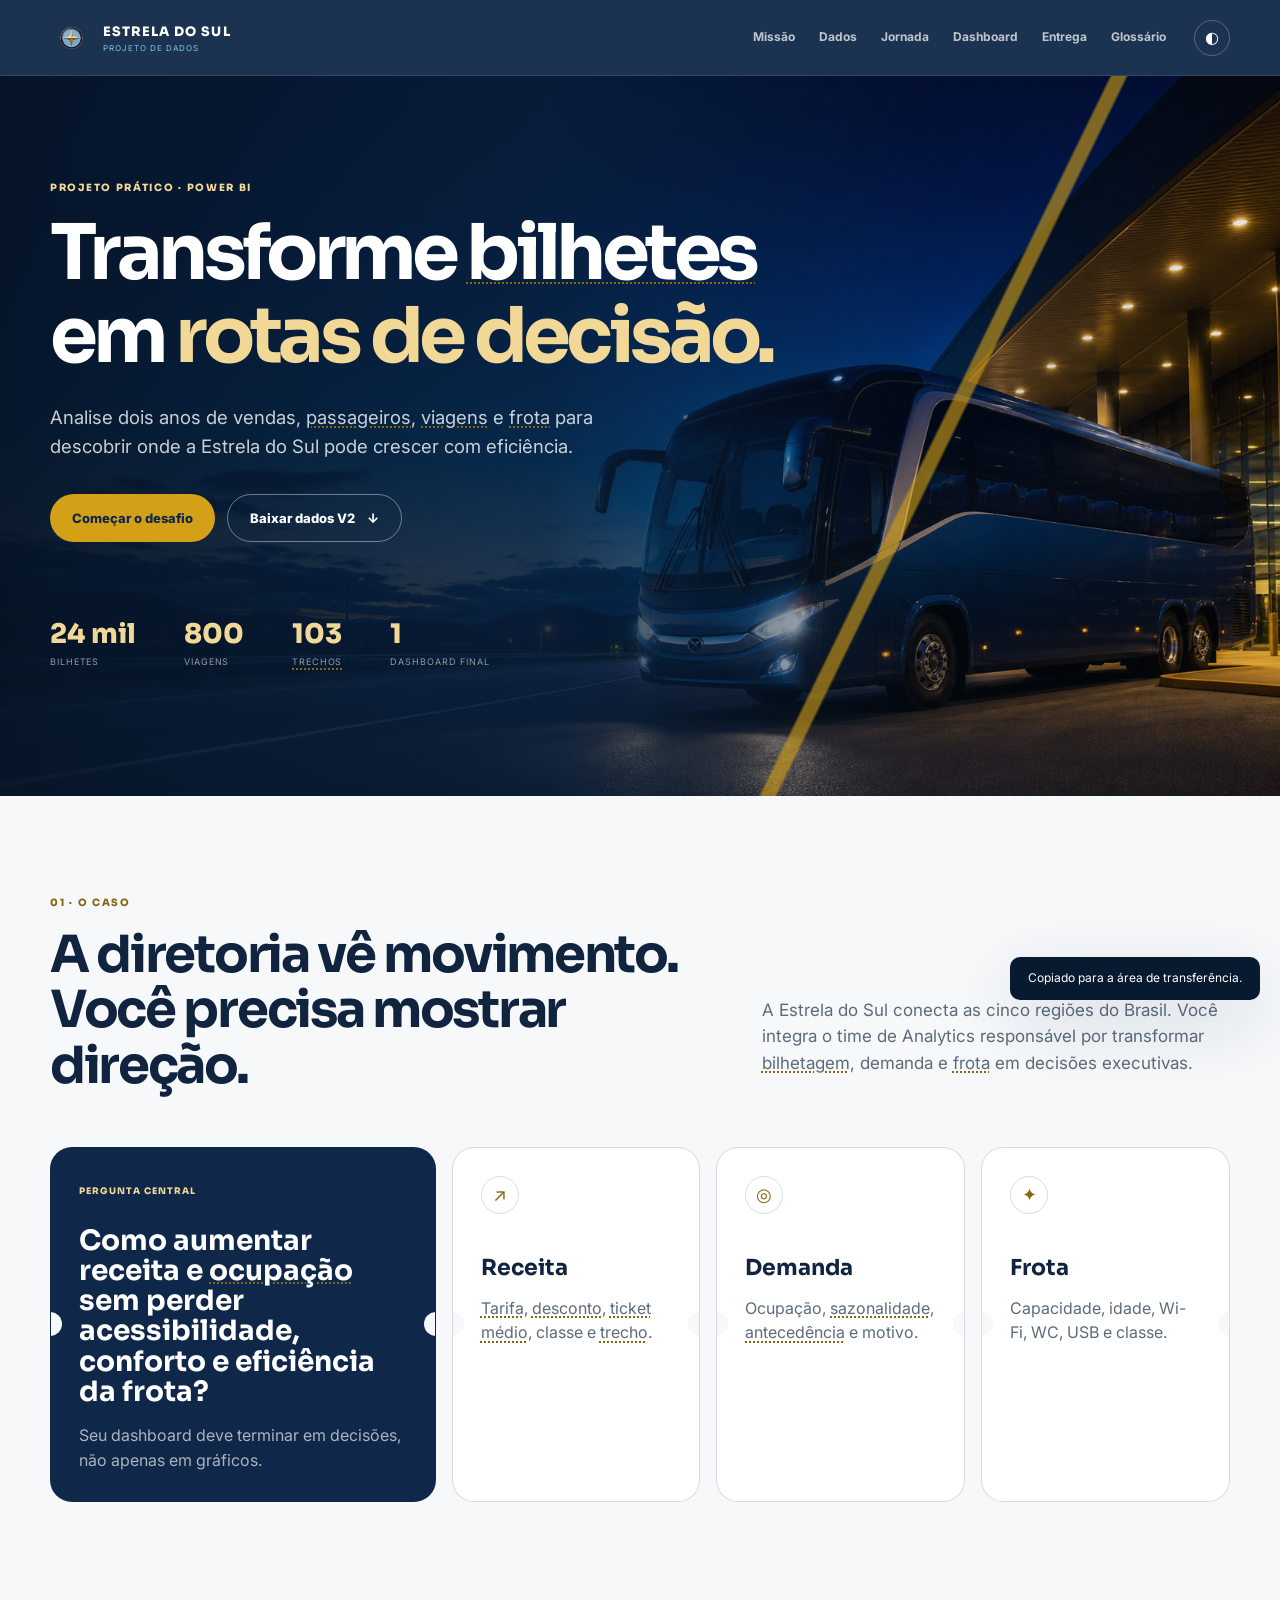
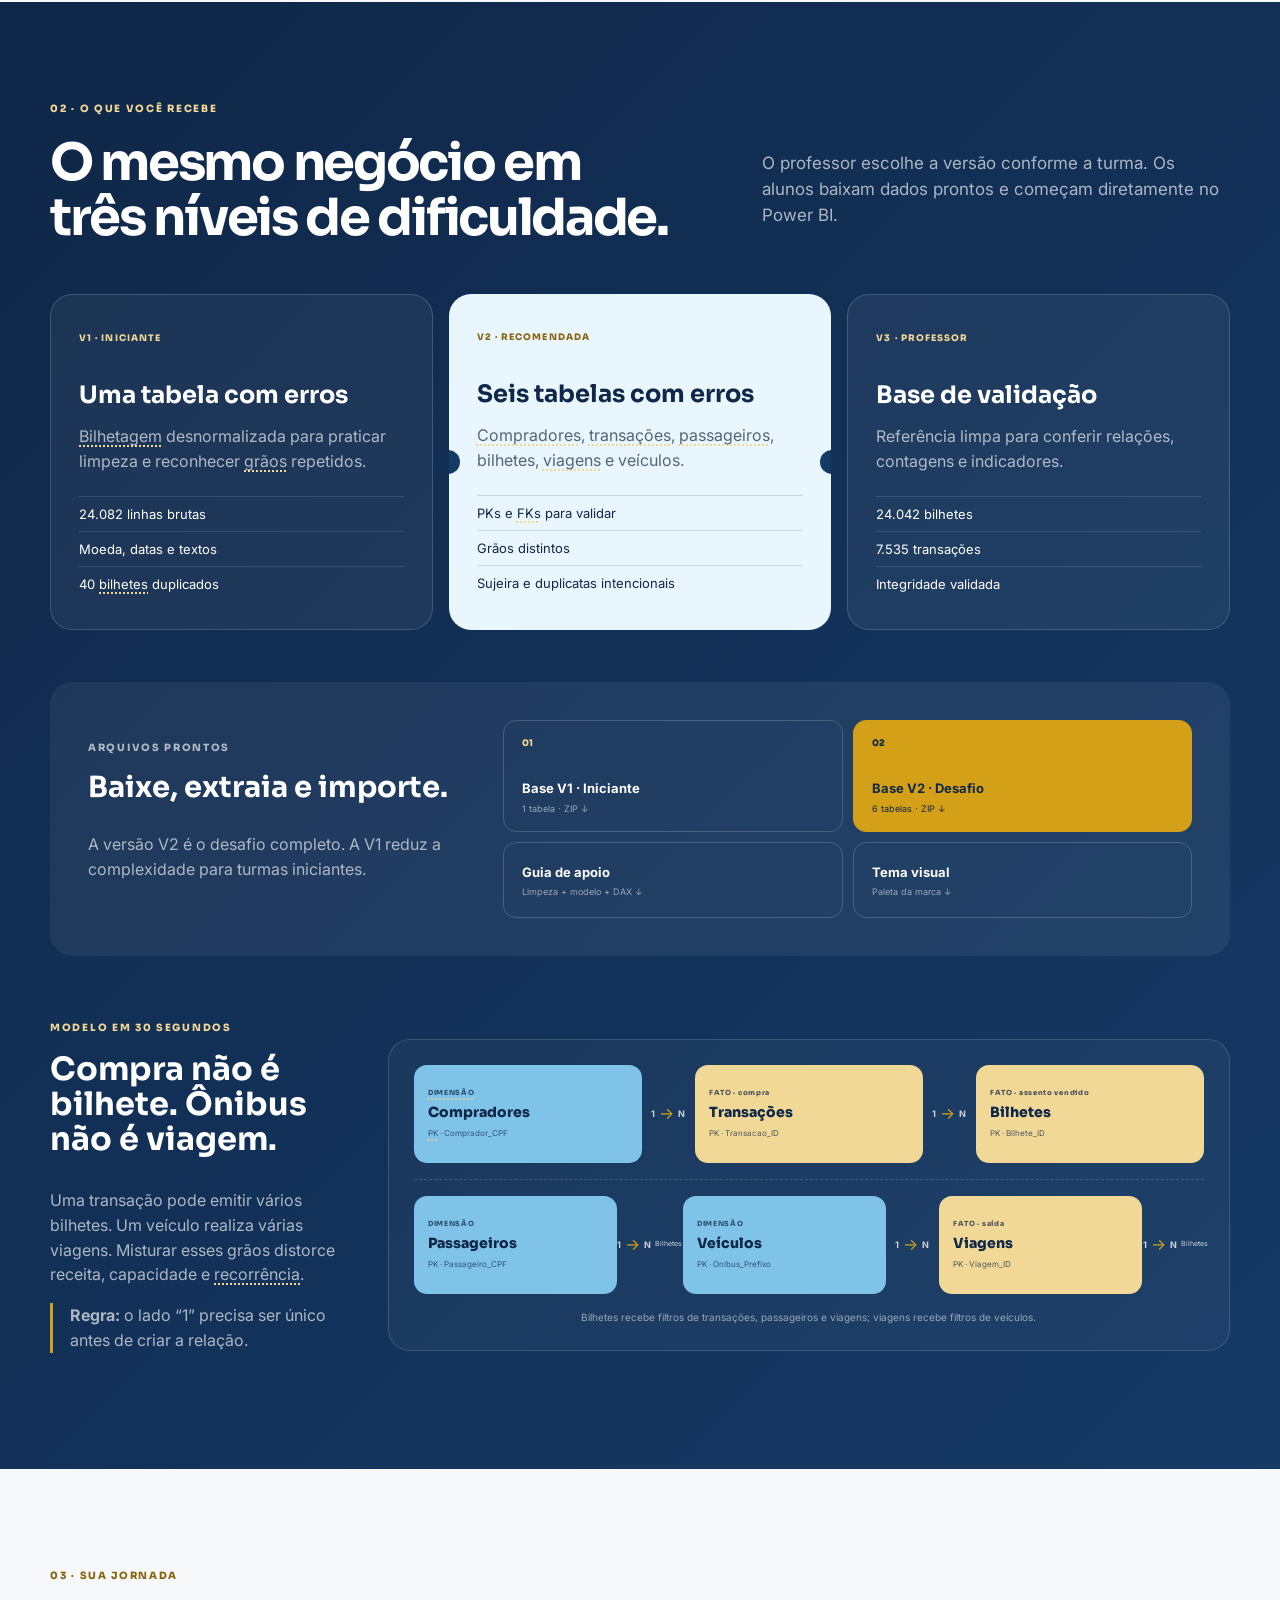
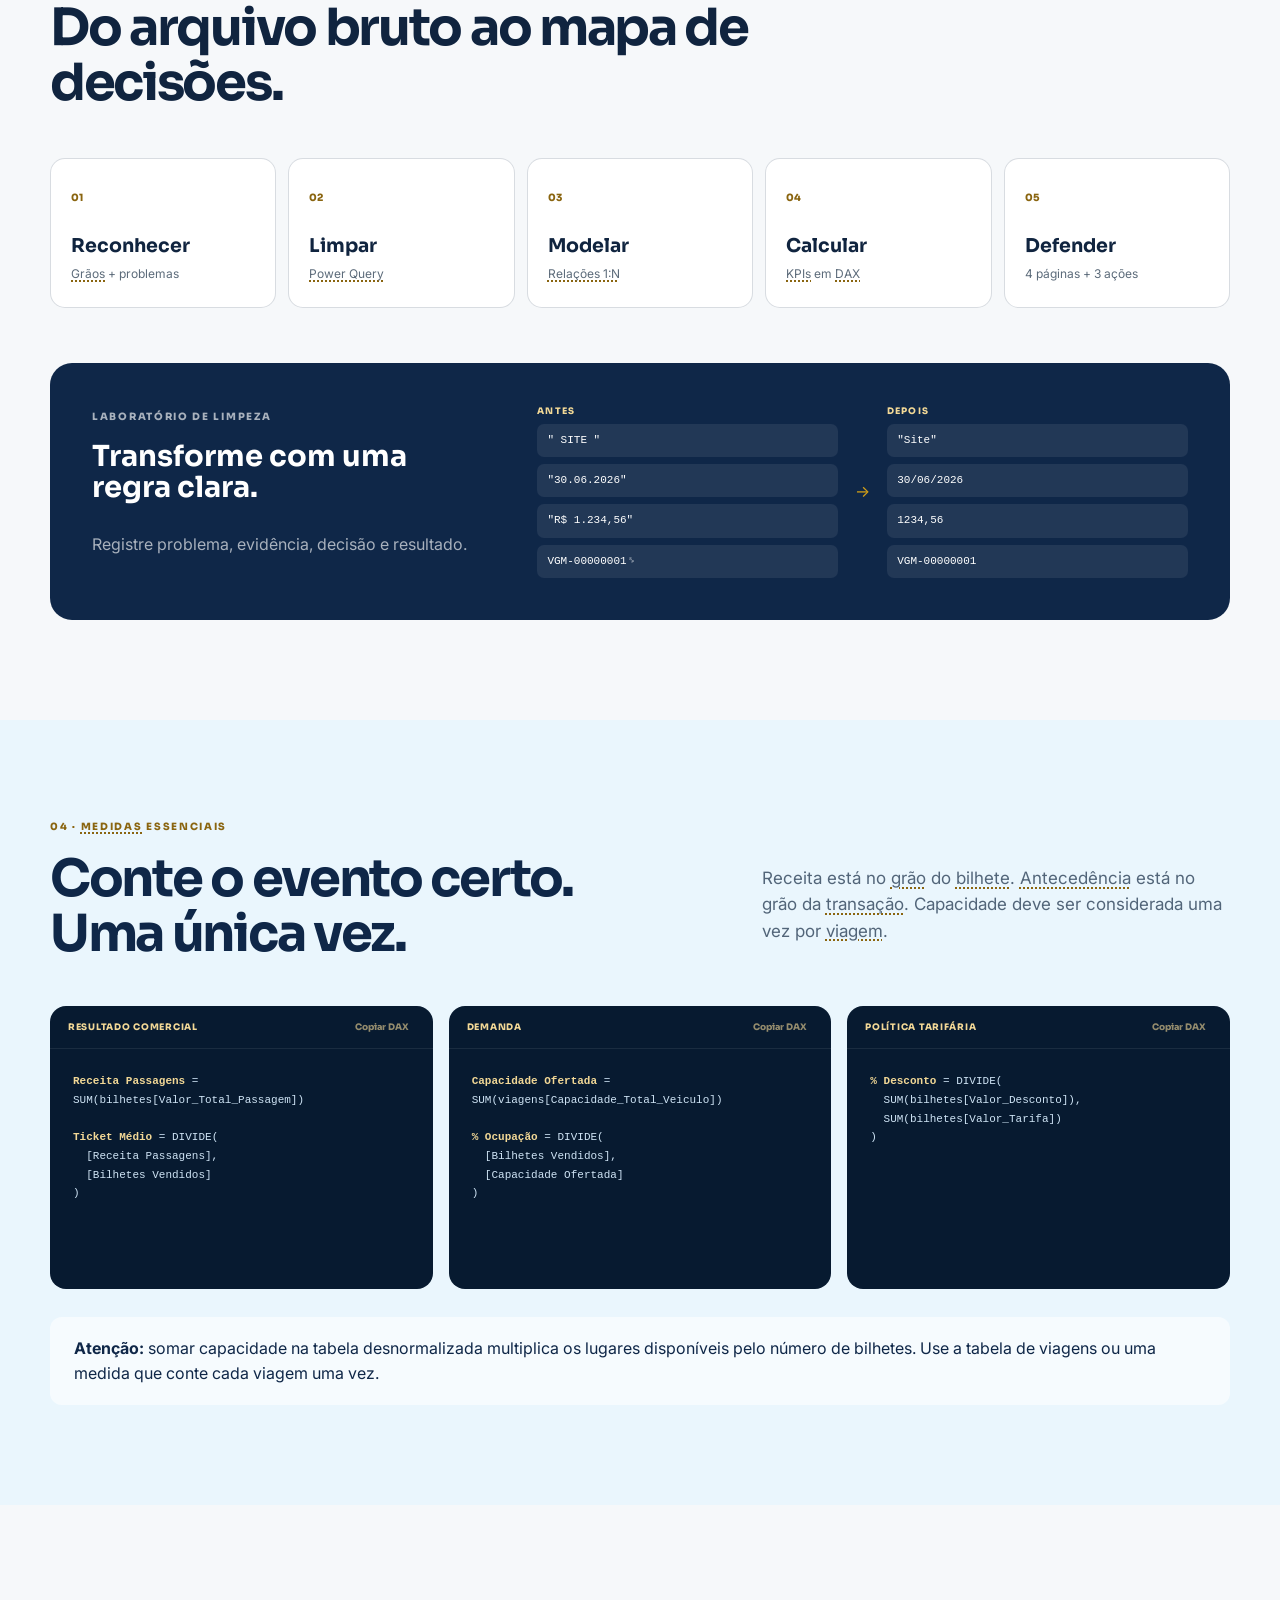
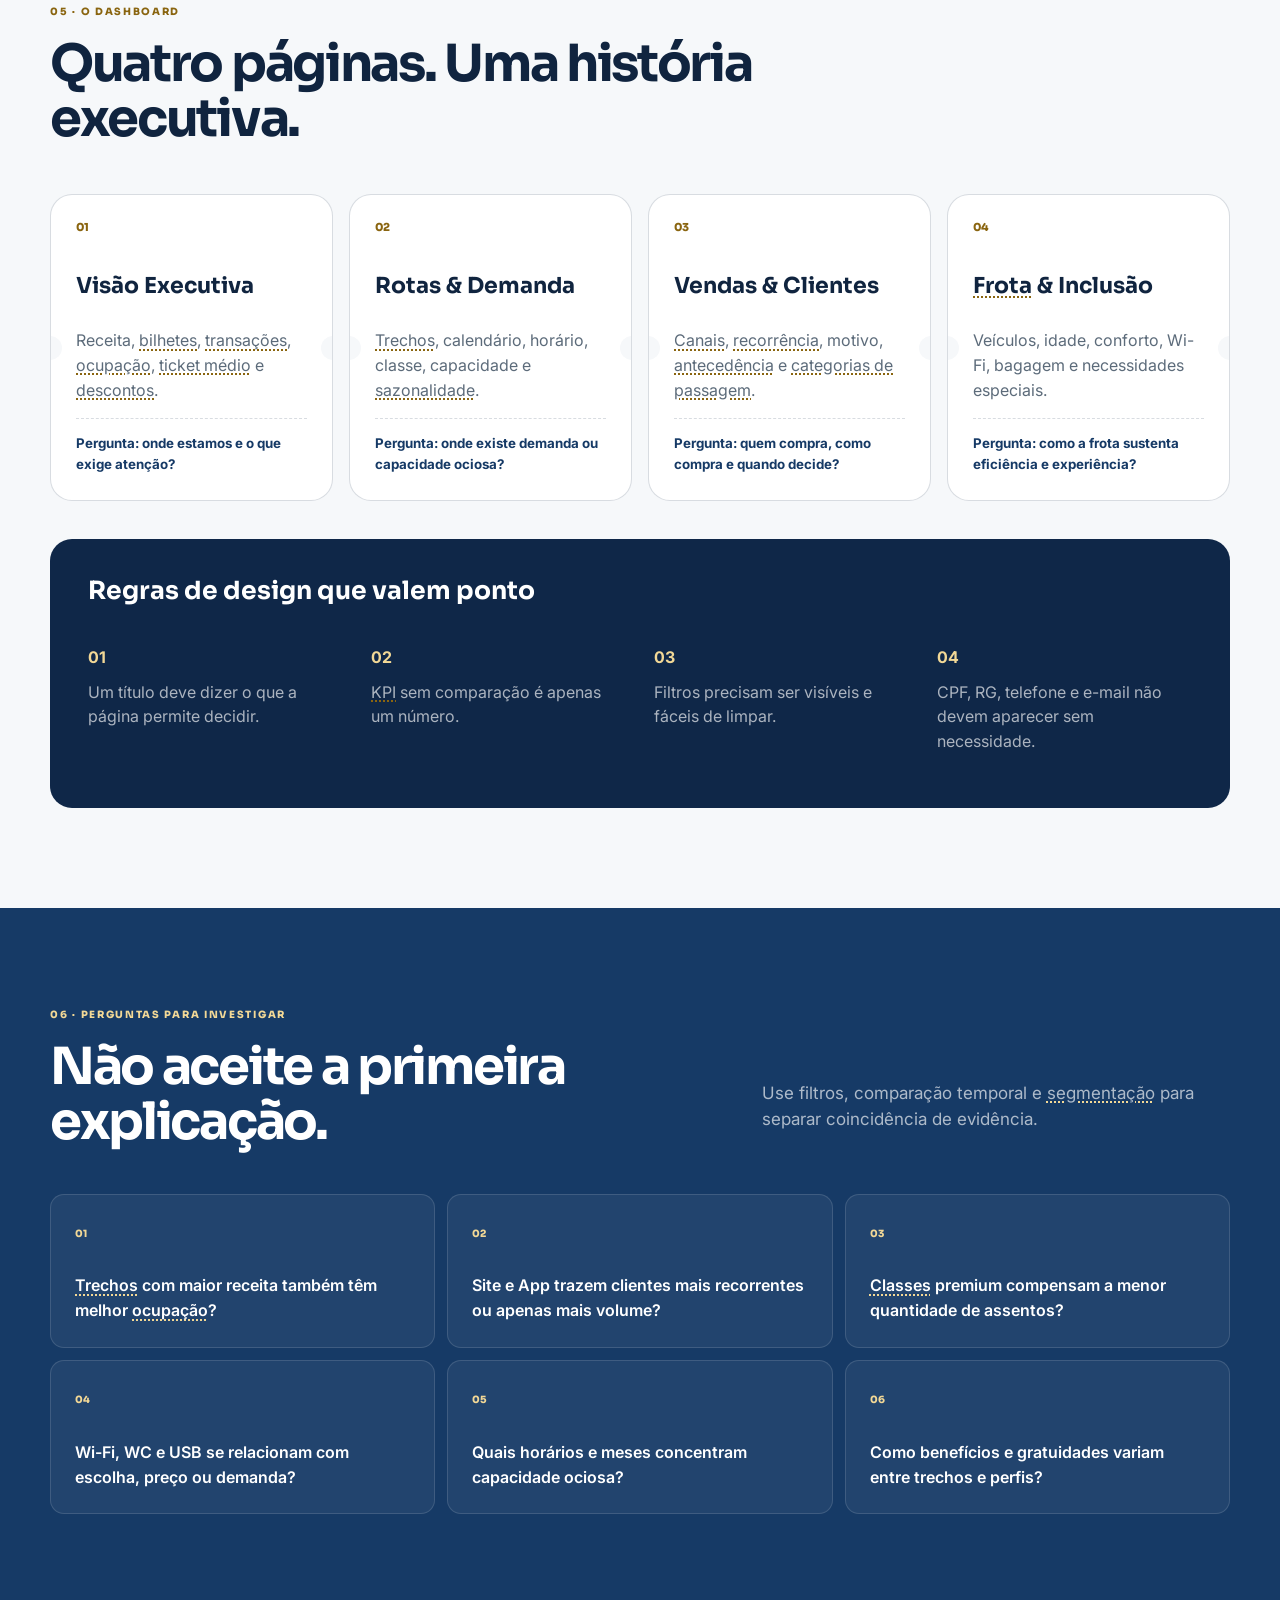
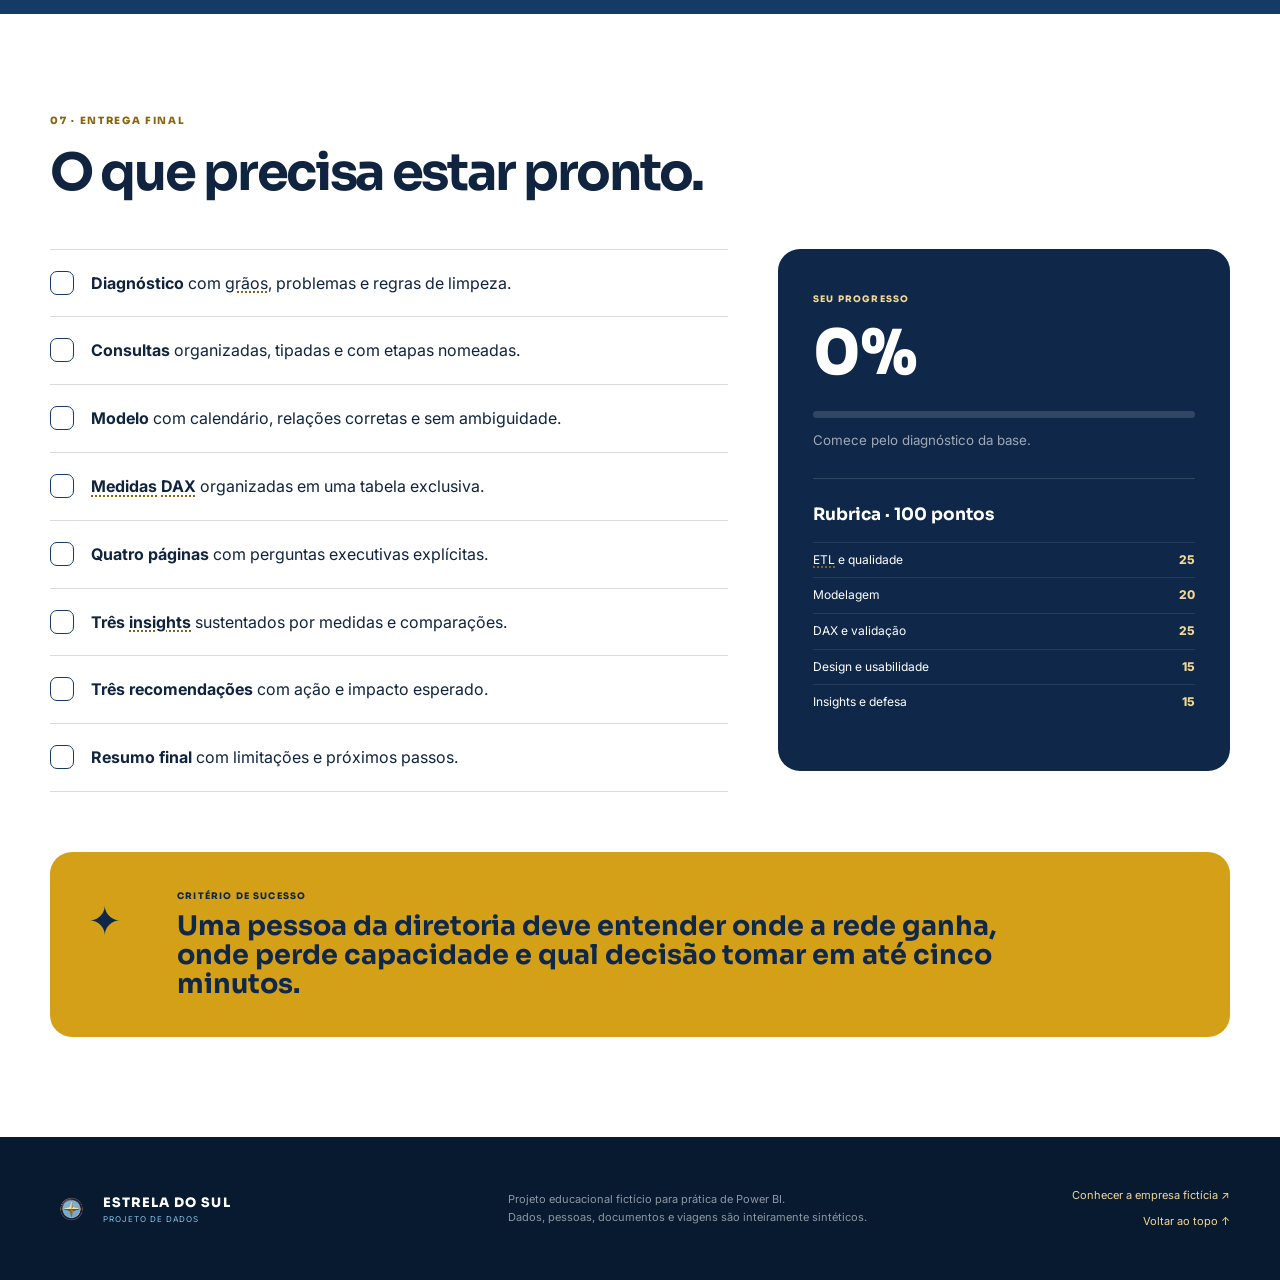
==== index.html @ 51d460b9 "Cria kit educacional Estrela do Sul para Power BI" ====
<!doctype html>
<html lang="pt-BR">
<head>
  <meta charset="utf-8">
  <meta name="viewport" content="width=device-width, initial-scale=1">
  <meta name="description" content="Desafio completo de Power BI com dados sintéticos de bilhetagem rodoviária da empresa fictícia Estrela do Sul.">
  <meta name="theme-color" content="#0f2748">
  <meta property="og:title" content="Estrela do Sul — Desafio Power BI">
  <meta property="og:description" content="Da bilhetagem à decisão: analise receita, demanda, clientes e frota.">
  <meta property="og:type" content="website">
  <meta property="og:url" content="https://profmv.github.io/kit-estrela-do-sul/">
  <meta property="og:image" content="https://profmv.github.io/kit-estrela-do-sul/assets/estrela-do-sul-hero.png">
  <link rel="canonical" href="https://profmv.github.io/kit-estrela-do-sul/">
  <title>Estrela do Sul — Desafio Power BI</title>
  <link rel="preconnect" href="https://fonts.googleapis.com">
  <link rel="preconnect" href="https://fonts.gstatic.com" crossorigin>
  <link href="https://fonts.googleapis.com/css2?family=Inter:wght@400;500;600;700&family=Sora:wght@600;700;800&display=swap" rel="stylesheet">
  <link rel="stylesheet" href="styles.css">
</head>
<body data-page="project">
  <a class="skip-link" href="#conteudo">Pular para o conteúdo</a>
  <div class="reading-progress" aria-hidden="true"><span id="readingBar"></span></div>
  <header class="topbar">
    <a class="brand" href="#inicio" aria-label="Estrela do Sul — início"><img src="assets/logo-estreladosul.png" alt=""><span><strong>Estrela do Sul</strong><small>Projeto de dados</small></span></a>
    <button class="menu-button" id="menuButton" type="button" aria-expanded="false" aria-controls="mainNav">Menu</button>
    <nav id="mainNav" aria-label="Navegação principal"><a href="#missao">Missão</a><a href="#dados">Dados</a><a href="#jornada">Jornada</a><a href="#dashboard">Dashboard</a><a href="#entrega">Entrega</a><a href="glossario.html">Glossário</a></nav>
    <button class="theme-button" id="themeButton" type="button" aria-label="Alternar tema">◐</button>
  </header>

  <main id="conteudo">
    <section class="hero" id="inicio">
      <img class="hero-image" src="assets/estrela-do-sul-hero.png" alt="Ônibus rodoviário moderno em um terminal ao anoitecer"><div class="hero-shade"></div>
      <div class="wrap hero-content">
        <p class="eyebrow">PROJETO PRÁTICO · POWER BI</p><h1>Transforme bilhetes em <em>rotas de decisão.</em></h1>
        <p class="hero-copy">Analise dois anos de vendas, passageiros, viagens e frota para descobrir onde a Estrela do Sul pode crescer com eficiência.</p>
        <div class="hero-actions"><a class="button primary" href="#missao">Começar o desafio</a><a class="button ghost" href="downloads/base-v2-desafio.zip" download>Baixar dados V2 <span>↓</span></a></div>
        <dl class="hero-stats" aria-label="Resumo da base"><div><dt>24 mil</dt><dd>bilhetes</dd></div><div><dt>800</dt><dd>viagens</dd></div><div><dt>103</dt><dd>trechos</dd></div><div><dt>1</dt><dd>dashboard final</dd></div></dl>
      </div>
    </section>

    <section class="section intro" id="missao">
      <div class="wrap split-heading"><div><p class="eyebrow dark">01 · O CASO</p><h2>A diretoria vê movimento.<br>Você precisa mostrar direção.</h2></div><p class="section-lead">A Estrela do Sul conecta as cinco regiões do Brasil. Você integra o time de Analytics responsável por transformar bilhetagem, demanda e frota em decisões executivas.</p></div>
      <div class="wrap brief-grid">
        <article class="brief-card featured ticket-card"><span class="card-label">PERGUNTA CENTRAL</span><h3>Como aumentar receita e ocupação sem perder acessibilidade, conforto e eficiência da frota?</h3><p>Seu dashboard deve terminar em decisões, não apenas em gráficos.</p></article>
        <article class="brief-card ticket-card"><span class="icon-chip" aria-hidden="true">↗</span><h3>Receita</h3><p>Tarifa, desconto, ticket médio, classe e trecho.</p></article>
        <article class="brief-card ticket-card"><span class="icon-chip" aria-hidden="true">◎</span><h3>Demanda</h3><p>Ocupação, sazonalidade, antecedência e motivo.</p></article>
        <article class="brief-card ticket-card"><span class="icon-chip" aria-hidden="true">✦</span><h3>Frota</h3><p>Capacidade, idade, Wi-Fi, WC, USB e classe.</p></article>
      </div>
    </section>

    <section class="section data-section" id="dados">
      <div class="wrap">
        <p class="eyebrow">02 · O QUE VOCÊ RECEBE</p><div class="section-title-row"><h2>O mesmo negócio em três níveis de dificuldade.</h2><p>O professor escolhe a versão conforme a turma. Os alunos baixam dados prontos e começam diretamente no Power BI.</p></div>
        <div class="version-grid">
          <article class="version-card"><span class="version-tag">V1 · INICIANTE</span><h3>Uma tabela com erros</h3><p>Bilhetagem desnormalizada para praticar limpeza e reconhecer grãos repetidos.</p><ul><li>24.082 linhas brutas</li><li>Moeda, datas e textos</li><li>40 bilhetes duplicados</li></ul></article>
          <article class="version-card recommended ticket-card"><span class="version-tag">V2 · RECOMENDADA</span><h3>Seis tabelas com erros</h3><p>Compradores, transações, passageiros, bilhetes, viagens e veículos.</p><ul><li>PKs e FKs para validar</li><li>Grãos distintos</li><li>Sujeira e duplicatas intencionais</li></ul></article>
          <article class="version-card"><span class="version-tag">V3 · PROFESSOR</span><h3>Base de validação</h3><p>Referência limpa para conferir relações, contagens e indicadores.</p><ul><li>24.042 bilhetes</li><li>7.535 transações</li><li>Integridade validada</li></ul></article>
        </div>
        <div class="download-panel">
          <div><p class="eyebrow">ARQUIVOS PRONTOS</p><h3>Baixe, extraia e importe.</h3><p>A versão V2 é o desafio completo. A V1 reduz a complexidade para turmas iniciantes.</p></div>
          <div class="download-links"><a class="download-main" href="downloads/base-v1-iniciante.zip" download><b>01</b><strong>Base V1 · Iniciante</strong><span>1 tabela · ZIP ↓</span></a><a class="download-main recommended-download" href="downloads/base-v2-desafio.zip" download><b>02</b><strong>Base V2 · Desafio</strong><span>6 tabelas · ZIP ↓</span></a><a href="downloads/DICAS_POWERBI.md" download><strong>Guia de apoio</strong><span>Limpeza + modelo + DAX ↓</span></a><a href="assets/tema-estreladosul.json" download><strong>Tema visual</strong><span>Paleta da marca ↓</span></a></div>
        </div>
        <div class="schema" aria-label="Mapa dos relacionamentos sugeridos">
          <div class="schema-copy"><p class="eyebrow">MODELO EM 30 SEGUNDOS</p><h3>Compra não é bilhete. Ônibus não é viagem.</h3><p>Uma transação pode emitir vários bilhetes. Um veículo realiza várias viagens. Misturar esses grãos distorce receita, capacidade e recorrência.</p><p class="schema-tip"><strong>Regra:</strong> o lado “1” precisa ser único antes de criar a relação.</p></div>
          <div class="model-board">
            <div class="model-row main-model-row"><article class="model-node dim-node"><span>DIMENSÃO</span><strong>Compradores</strong><small>PK · Comprador_CPF</small></article><div class="model-link"><b>1</b><i>→</i><b>N</b></div><article class="model-node fact-node"><span>FATO · compra</span><strong>Transações</strong><small>PK · Transacao_ID</small></article><div class="model-link"><b>1</b><i>→</i><b>N</b></div><article class="model-node fact-node"><span>FATO · assento vendido</span><strong>Bilhetes</strong><small>PK · Bilhete_ID</small></article></div>
            <div class="model-row branch-model-row"><article class="model-node dim-node"><span>DIMENSÃO</span><strong>Passageiros</strong><small>PK · Passageiro_CPF</small></article><div class="model-link"><b>1</b><i>→</i><b>N</b><small>Bilhetes</small></div><article class="model-node dim-node"><span>DIMENSÃO</span><strong>Veículos</strong><small>PK · Onibus_Prefixo</small></article><div class="model-link"><b>1</b><i>→</i><b>N</b></div><article class="model-node fact-node"><span>FATO · saída</span><strong>Viagens</strong><small>PK · Viagem_ID</small></article><div class="model-link"><b>1</b><i>→</i><b>N</b><small>Bilhetes</small></div></div>
            <p class="model-caption">Bilhetes recebe filtros de transações, passageiros e viagens; viagens recebe filtros de veículos.</p>
          </div>
        </div>
      </div>
    </section>

    <section class="section journey" id="jornada"><div class="wrap"><p class="eyebrow dark">03 · SUA JORNADA</p><h2>Do arquivo bruto ao mapa de decisões.</h2>
      <div class="compact-steps"><article><span>01</span><h3>Reconhecer</h3><p>Grãos + problemas</p></article><article><span>02</span><h3>Limpar</h3><p>Power Query</p></article><article><span>03</span><h3>Modelar</h3><p>Relações 1:N</p></article><article><span>04</span><h3>Calcular</h3><p>KPIs em DAX</p></article><article><span>05</span><h3>Defender</h3><p>4 páginas + 3 ações</p></article></div>
      <div class="cleaning-lab"><div><p class="eyebrow">LABORATÓRIO DE LIMPEZA</p><h3>Transforme com uma regra clara.</h3><p>Registre problema, evidência, decisão e resultado.</p></div><div class="before-after"><div><span>ANTES</span><code>" SITE "</code><code>"30.06.2026"</code><code>"R$ 1.234,56"</code><code>VGM-00000001␠</code></div><div class="arrow" aria-hidden="true">→</div><div><span>DEPOIS</span><code>"Site"</code><code>30/06/2026</code><code>1234,56</code><code>VGM-00000001</code></div></div></div>
    </div></section>

    <section class="section dax-section" id="medidas"><div class="wrap"><div class="section-title-row"><div><p class="eyebrow">04 · MEDIDAS ESSENCIAIS</p><h2>Conte o evento certo. Uma única vez.</h2></div><p>Receita está no grão do bilhete. Antecedência está no grão da transação. Capacidade deve ser considerada uma vez por viagem.</p></div>
      <div class="dax-grid">
        <article class="dax-card"><div><span>Resultado comercial</span><button class="copy-button" data-copy="Receita Passagens =&#10;SUM(bilhetes[Valor_Total_Passagem])&#10;&#10;Ticket Médio =&#10;DIVIDE([Receita Passagens], [Bilhetes Vendidos])">Copiar DAX</button></div><pre><code><b>Receita Passagens</b> =
SUM(bilhetes[Valor_Total_Passagem])

<b>Ticket Médio</b> = DIVIDE(
  [Receita Passagens],
  [Bilhetes Vendidos]
)</code></pre></article>
        <article class="dax-card"><div><span>Demanda</span><button class="copy-button" data-copy="Capacidade Ofertada =&#10;SUM(viagens[Capacidade_Total_Veiculo])&#10;&#10;% Ocupação =&#10;DIVIDE([Bilhetes Vendidos], [Capacidade Ofertada])">Copiar DAX</button></div><pre><code><b>Capacidade Ofertada</b> =
SUM(viagens[Capacidade_Total_Veiculo])

<b>% Ocupação</b> = DIVIDE(
  [Bilhetes Vendidos],
  [Capacidade Ofertada]
)</code></pre></article>
        <article class="dax-card"><div><span>Política tarifária</span><button class="copy-button" data-copy="% Desconto =&#10;DIVIDE(&#10;  SUM(bilhetes[Valor_Desconto]),&#10;  SUM(bilhetes[Valor_Tarifa])&#10;)">Copiar DAX</button></div><pre><code><b>% Desconto</b> = DIVIDE(
  SUM(bilhetes[Valor_Desconto]),
  SUM(bilhetes[Valor_Tarifa])
)</code></pre></article>
      </div><p class="note"><strong>Atenção:</strong> somar capacidade na tabela desnormalizada multiplica os lugares disponíveis pelo número de bilhetes. Use a tabela de viagens ou uma medida que conte cada viagem uma vez.</p>
    </div></section>

    <section class="section dashboard-section" id="dashboard"><div class="wrap"><p class="eyebrow dark">05 · O DASHBOARD</p><h2>Quatro páginas. Uma história executiva.</h2>
      <div class="page-grid"><article class="page-card ticket-card"><span>01</span><h3>Visão Executiva</h3><p>Receita, bilhetes, transações, ocupação, ticket médio e descontos.</p><small>Pergunta: onde estamos e o que exige atenção?</small></article><article class="page-card ticket-card"><span>02</span><h3>Rotas &amp; Demanda</h3><p>Trechos, calendário, horário, classe, capacidade e sazonalidade.</p><small>Pergunta: onde existe demanda ou capacidade ociosa?</small></article><article class="page-card ticket-card"><span>03</span><h3>Vendas &amp; Clientes</h3><p>Canais, recorrência, motivo, antecedência e categorias de passagem.</p><small>Pergunta: quem compra, como compra e quando decide?</small></article><article class="page-card ticket-card"><span>04</span><h3>Frota &amp; Inclusão</h3><p>Veículos, idade, conforto, Wi-Fi, bagagem e necessidades especiais.</p><small>Pergunta: como a frota sustenta eficiência e experiência?</small></article></div>
      <div class="visual-rules"><h3>Regras de design que valem ponto</h3><div><p><strong>01</strong> Um título deve dizer o que a página permite decidir.</p><p><strong>02</strong> KPI sem comparação é apenas um número.</p><p><strong>03</strong> Filtros precisam ser visíveis e fáceis de limpar.</p><p><strong>04</strong> CPF, RG, telefone e e-mail não devem aparecer sem necessidade.</p></div></div>
    </div></section>

    <section class="section insight-section"><div class="wrap"><div class="section-title-row"><div><p class="eyebrow">06 · PERGUNTAS PARA INVESTIGAR</p><h2>Não aceite a primeira explicação.</h2></div><p>Use filtros, comparação temporal e segmentação para separar coincidência de evidência.</p></div>
      <div class="question-grid"><article><span>01</span><p>Trechos com maior receita também têm melhor ocupação?</p></article><article><span>02</span><p>Site e App trazem clientes mais recorrentes ou apenas mais volume?</p></article><article><span>03</span><p>Classes premium compensam a menor quantidade de assentos?</p></article><article><span>04</span><p>Wi-Fi, WC e USB se relacionam com escolha, preço ou demanda?</p></article><article><span>05</span><p>Quais horários e meses concentram capacidade ociosa?</p></article><article><span>06</span><p>Como benefícios e gratuidades variam entre trechos e perfis?</p></article></div>
    </div></section>

    <section class="section delivery" id="entrega"><div class="wrap"><p class="eyebrow dark">07 · ENTREGA FINAL</p><h2>O que precisa estar pronto.</h2>
      <div class="delivery-layout"><div class="checklist" id="checklist"><label><input type="checkbox" data-task="diagnosis"><span><strong>Diagnóstico</strong> com grãos, problemas e regras de limpeza.</span></label><label><input type="checkbox" data-task="query"><span><strong>Consultas</strong> organizadas, tipadas e com etapas nomeadas.</span></label><label><input type="checkbox" data-task="model"><span><strong>Modelo</strong> com calendário, relações corretas e sem ambiguidade.</span></label><label><input type="checkbox" data-task="dax"><span><strong>Medidas DAX</strong> organizadas em uma tabela exclusiva.</span></label><label><input type="checkbox" data-task="pages"><span><strong>Quatro páginas</strong> com perguntas executivas explícitas.</span></label><label><input type="checkbox" data-task="insights"><span><strong>Três insights</strong> sustentados por medidas e comparações.</span></label><label><input type="checkbox" data-task="actions"><span><strong>Três recomendações</strong> com ação e impacto esperado.</span></label><label><input type="checkbox" data-task="summary"><span><strong>Resumo final</strong> com limitações e próximos passos.</span></label></div>
        <aside class="score-card"><p>SEU PROGRESSO</p><strong id="progressValue">0%</strong><div class="progress-track"><span id="taskProgress"></span></div><small id="progressMessage">Comece pelo diagnóstico da base.</small><hr><h3>Rubrica · 100 pontos</h3><dl><div><dt>ETL e qualidade</dt><dd>25</dd></div><div><dt>Modelagem</dt><dd>20</dd></div><div><dt>DAX e validação</dt><dd>25</dd></div><div><dt>Design e usabilidade</dt><dd>15</dd></div><div><dt>Insights e defesa</dt><dd>15</dd></div></dl></aside></div>
      <div class="final-callout"><span aria-hidden="true">✦</span><div><p>CRITÉRIO DE SUCESSO</p><h3>Uma pessoa da diretoria deve entender onde a rede ganha, onde perde capacidade e qual decisão tomar em até cinco minutos.</h3></div></div>
    </div></section>
  </main>

  <footer><div class="wrap footer-grid"><div class="brand footer-brand"><img src="assets/logo-estreladosul.png" alt=""><span><strong>Estrela do Sul</strong><small>Projeto de dados</small></span></div><p>Projeto educacional fictício para prática de Power BI.<br>Dados, pessoas, documentos e viagens são inteiramente sintéticos.</p><div><a href="https://sitefic-estreladosul.onrender.com/" target="_blank" rel="noopener">Conhecer a empresa fictícia ↗</a><a href="#inicio">Voltar ao topo ↑</a></div></div></footer>
  <div class="toast" id="toast" role="status" aria-live="polite">Copiado para a área de transferência.</div><script src="script.js" defer></script>
</body>
</html>
---- styles.css ----
:root {
  color-scheme: light;
  --navy: #0f2748;
  --navy-2: #163a66;
  --navy-soft: #1e4a80;
  --sky: #7fc4e8;
  --sky-light: #eaf6fd;
  --sky-lighter: #f5fafd;
  --gold: #d4a017;
  --gold-dark: #8a6510;
  --gold-light: #f2d896;
  --paper: #f6f8fa;
  --paper-2: #fff;
  --ink: #10243f;
  --muted: #5c6b7a;
  --line: rgba(15,39,72,.16);
  --shadow: 0 22px 70px rgba(15,39,72,.14);
  --radius: 22px;
}

* { box-sizing: border-box; }
html { scroll-behavior: smooth; scroll-padding-top: 82px; }
body { margin: 0; color: var(--ink); background: var(--paper); font-family: Inter, sans-serif; line-height: 1.55; -webkit-font-smoothing: antialiased; }
body.dark { --paper: #091b31; --paper-2: #102b4b; --ink: #f3f8fc; --muted: #b0c1d0; --line: rgba(255,255,255,.15); --shadow: 0 22px 70px rgba(0,0,0,.3); }
a { color: inherit; } button,input { font: inherit; } img { display: block; max-width: 100%; }
.wrap { width: min(1180px, calc(100% - 40px)); margin-inline: auto; }
.skip-link { position: fixed; left: 12px; top: -60px; z-index: 100; padding: 10px 14px; color: #111; background: white; border-radius: 8px; }.skip-link:focus { top: 12px; }
.reading-progress { position: fixed; z-index: 60; inset: 0 0 auto; height: 3px; }.reading-progress span { display: block; width: 0; height: 100%; background: var(--gold); }

.topbar { min-height: 76px; position: sticky; top: 0; z-index: 40; display: flex; align-items: center; gap: 28px; padding: 0 max(20px, calc((100% - 1180px)/2)); color: white; background: rgba(15,39,72,.95); backdrop-filter: blur(18px); border-bottom: 1px solid rgba(255,255,255,.1); }
.brand { display: inline-flex; align-items: center; gap: 10px; margin-right: auto; color: white; text-decoration: none; text-transform: uppercase; }.brand img { width: 43px; height: 43px; object-fit: contain; }.brand span { display: grid; line-height: 1.05; }.brand strong { font: 800 13px Sora; letter-spacing: .08em; }.brand small { margin-top: 4px; color: var(--sky); font-size: 8px; letter-spacing: .12em; }
nav { display: flex; gap: 24px; align-items: center; } nav a { color: rgba(255,255,255,.72); font-size: 12px; font-weight: 700; text-decoration: none; } nav a:hover,nav a:focus { color: var(--gold-light); }
.theme-button,.menu-button { color: white; background: transparent; border: 1px solid rgba(255,255,255,.25); border-radius: 999px; cursor: pointer; }.theme-button { width: 36px; height: 36px; }.menu-button { display: none; padding: 7px 13px; }

.hero { min-height: 720px; position: relative; display: flex; overflow: hidden; color: white; background: var(--navy); }.hero-image { position: absolute; inset: 0; width: 100%; height: 100%; object-fit: cover; }.hero-shade { position: absolute; inset: 0; background: linear-gradient(90deg, rgba(6,20,39,.97) 0%, rgba(8,30,57,.86) 43%, rgba(8,30,57,.22) 73%, rgba(8,30,57,.1)); }.hero::after { content: ""; position: absolute; inset: 0; pointer-events: none; background: linear-gradient(116deg, transparent 68%, rgba(212,160,23,.75) 68.2%, rgba(212,160,23,.75) 69%, transparent 69.2%); opacity: .8; }
.hero-content { position: relative; z-index: 2; padding-block: 105px 60px; }.eyebrow { margin: 0 0 18px; color: var(--gold-light); font: 800 10px/1.3 Sora; letter-spacing: .17em; text-transform: uppercase; }.eyebrow.dark { color: var(--gold-dark); }
h1,h2,h3 { margin-top: 0; font-family: Sora, sans-serif; line-height: 1.08; } h1 { max-width: 800px; margin-bottom: 25px; font-size: clamp(3.15rem, 6vw, 6.6rem); letter-spacing: -.06em; } h1 em { color: var(--gold-light); font-style: normal; }
.hero-copy { max-width: 620px; margin-bottom: 34px; color: rgba(255,255,255,.79); font-size: clamp(1rem,1.45vw,1.22rem); }.hero-actions { display: flex; gap: 12px; flex-wrap: wrap; }.button { min-height: 48px; display: inline-flex; align-items: center; gap: 12px; padding: 0 22px; border-radius: 999px; font-size: 13px; font-weight: 800; text-decoration: none; transition: transform .18s; }.button:hover { transform: translateY(-2px); }.button.primary { color: var(--navy); background: var(--gold); }.button.ghost { color: white; border: 1px solid rgba(255,255,255,.4); }
.hero-stats { display: flex; gap: 48px; margin: 75px 0 0; }.hero-stats div { display: grid; }.hero-stats dt { color: var(--gold-light); font: 800 27px Sora; }.hero-stats dd { margin: 4px 0 0; color: rgba(255,255,255,.56); font-size: 9px; letter-spacing: .1em; text-transform: uppercase; }

.section { padding: 100px 0; }.section h2 { max-width: 780px; margin-bottom: 0; font-size: clamp(2.1rem,4vw,4rem); letter-spacing: -.045em; }.split-heading,.section-title-row { display: grid; grid-template-columns: 1.15fr .85fr; gap: 78px; align-items: end; }.section-lead,.section-title-row > p { color: var(--muted); font-size: 17px; }
.brief-grid { display: grid; grid-template-columns: 1.55fr repeat(3,1fr); gap: 16px; margin-top: 54px; }.brief-card { min-height: 265px; position: relative; padding: 28px; color: var(--ink); background: var(--paper-2); border: 1px solid var(--line); border-radius: var(--radius); overflow: hidden; }.brief-card.featured { color: white; background: var(--navy); border-color: transparent; }.brief-card h3 { margin: 42px 0 14px; font-size: 22px; }.brief-card.featured h3 { margin-top: 25px; font-size: 28px; }.brief-card p { margin-bottom: 0; color: var(--muted); }.brief-card.featured p { color: rgba(255,255,255,.65); }.card-label { color: var(--gold-light); font: 800 9px Sora; letter-spacing: .12em; }.icon-chip { width: 38px; height: 38px; display: grid; place-items: center; color: var(--gold-dark); border: 1px solid var(--line); border-radius: 50%; font-size: 18px; }
.ticket-card::before,.ticket-card::after { content: ""; position: absolute; top: 50%; width: 24px; height: 24px; background: var(--paper); border-radius: 50%; transform: translateY(-50%); }.ticket-card::before { left: -13px; }.ticket-card::after { right: -13px; }.brief-card.featured::before,.brief-card.featured::after { background: var(--paper); }

.data-section { color: white; background: linear-gradient(135deg, var(--navy), var(--navy-2)); }.data-section h2 { color: white; }.data-section .section-title-row > p { color: rgba(255,255,255,.65); }.version-grid { display: grid; grid-template-columns: repeat(3,1fr); gap: 16px; margin-top: 48px; }.version-card { min-height: 315px; position: relative; padding: 28px; background: rgba(255,255,255,.055); border: 1px solid rgba(255,255,255,.16); border-radius: var(--radius); overflow: hidden; }.version-card.recommended { color: var(--navy); background: var(--sky-light); border: 0; }.version-card.recommended::before,.version-card.recommended::after { background: var(--navy-2); }.version-tag { color: var(--gold-light); font: 800 9px Sora; letter-spacing: .12em; }.recommended .version-tag { color: var(--gold-dark); }.version-card h3 { margin: 35px 0 12px; font-size: 24px; }.version-card p { color: rgba(255,255,255,.65); }.recommended p { color: #526579; }.version-card ul { margin: 22px 0 0; padding: 0; list-style: none; }.version-card li { padding: 7px 0; border-top: 1px solid rgba(255,255,255,.12); font-size: 13px; }.recommended li { border-color: rgba(15,39,72,.14); }
.download-panel { display: grid; grid-template-columns: .7fr 1.3fr; gap: 44px; align-items: center; margin-top: 52px; padding: 38px; background: rgba(255,255,255,.06); border-radius: var(--radius); }.download-panel h3 { font-size: 29px; }.download-panel p { color: rgba(255,255,255,.64); }.download-links { display: grid; grid-template-columns: repeat(2,1fr); gap: 10px; }.download-links a { min-height: 76px; display: flex; flex-direction: column; justify-content: center; padding: 16px 18px; color: white; border: 1px solid rgba(255,255,255,.18); border-radius: 13px; text-decoration: none; transition: transform .18s,background .18s; }.download-links a:hover { transform: translateY(-2px); background: rgba(255,255,255,.08); }.download-links a.download-main { min-height: 112px; }.download-links b { margin-bottom: auto; color: var(--gold-light); font: 800 9px Sora; }.download-links strong { font-size: 13px; }.download-links span { margin-top: 3px; color: rgba(255,255,255,.55); font-size: 9px; }.download-links .recommended-download { color: var(--navy); background: var(--gold); border-color: var(--gold); }.download-links .recommended-download b,.download-links .recommended-download strong,.download-links .recommended-download span { color: var(--navy); }
.schema { display: grid; grid-template-columns: .52fr 1.48fr; gap: 42px; align-items: center; margin-top: 65px; }.schema-copy h3 { font-size: 32px; }.schema-copy > p:not(.eyebrow) { color: rgba(255,255,255,.65); }.schema-copy .schema-tip { padding-left: 17px; color: rgba(255,255,255,.85); border-left: 3px solid var(--gold); }.model-board { padding: 25px; background: rgba(255,255,255,.035); border: 1px solid rgba(255,255,255,.14); border-radius: var(--radius); }.model-row { display: grid; grid-template-columns: minmax(110px,1fr) 45px minmax(110px,1fr) 45px minmax(110px,1fr); gap: 4px; align-items: center; }.branch-model-row { grid-template-columns: minmax(105px,1fr) 58px minmax(105px,1fr) 45px minmax(105px,1fr) 58px; margin-top: 16px; padding-top: 16px; border-top: 1px dashed rgba(255,255,255,.17); }.model-node { min-width: 0; min-height: 98px; display: flex; flex-direction: column; justify-content: center; gap: 6px; padding: 14px; border-radius: 13px; }.model-node span { font: 800 7px Sora; letter-spacing: .1em; opacity: .72; }.model-node strong { font: 800 14px Sora; }.model-node small { font-size: 8px; opacity: .72; overflow-wrap: anywhere; }.dim-node { color: var(--navy); background: var(--sky); }.fact-node { color: var(--navy); background: var(--gold-light); }.model-link { display: flex; align-items: center; justify-content: center; gap: 4px; color: rgba(255,255,255,.76); }.model-link b { font-size: 9px; }.model-link i { color: var(--gold); font-style: normal; }.model-link small { font-size: 7px; }.model-caption { margin: 16px 0 0; color: rgba(255,255,255,.55); font-size: 10px; text-align: center; }

.compact-steps { display: grid; grid-template-columns: repeat(5,1fr); gap: 12px; margin-top: 48px; }.compact-steps article { padding: 24px 20px; background: var(--paper-2); border: 1px solid var(--line); border-radius: 15px; }.compact-steps span { color: var(--gold-dark); font: 800 10px Sora; }.compact-steps h3 { margin: 28px 0 8px; font-size: 19px; }.compact-steps p { margin: 0; color: var(--muted); font-size: 12px; }.cleaning-lab { display: grid; grid-template-columns: .75fr 1.25fr; gap: 55px; align-items: center; margin-top: 55px; padding: 42px; color: white; background: var(--navy); border-radius: var(--radius); }.cleaning-lab h3 { font-size: 29px; }.cleaning-lab p { color: rgba(255,255,255,.64); }.before-after { display: grid; grid-template-columns: 1fr auto 1fr; gap: 17px; align-items: center; }.before-after > div:not(.arrow) { display: grid; gap: 7px; }.before-after span { color: var(--gold-light); font: 800 9px Sora; letter-spacing: .12em; }.before-after code { padding: 8px 10px; background: rgba(255,255,255,.08); border-radius: 7px; font-size: 11px; }.arrow { color: var(--gold); }

.dax-section { color: var(--navy); background: var(--sky-light); }.dax-section .eyebrow { color: var(--gold-dark); }.dax-section .section-title-row > p { color: #526579; }.dax-grid { display: grid; grid-template-columns: repeat(3,1fr); gap: 16px; margin-top: 45px; }.dax-card { min-width: 0; color: #cfe4f5; background: #071a30; border-radius: 16px; overflow: hidden; }.dax-card > div { display: flex; align-items: center; padding: 14px 18px; color: var(--gold-light); border-bottom: 1px solid rgba(255,255,255,.08); font: 800 9px Sora; letter-spacing: .08em; text-transform: uppercase; }.copy-button { margin-left: auto; color: inherit; background: transparent; border: 0; opacity: .6; cursor: pointer; font-size: 9px; }.copy-button:hover { opacity: 1; }.dax-card pre { min-height: 240px; margin: 0; padding: 23px; overflow-x: auto; font-size: 11px; line-height: 1.7; white-space: pre-wrap; }.dax-card b { color: var(--gold-light); }.note { margin: 28px 0 0; padding: 19px 24px; background: rgba(255,255,255,.6); border-radius: 12px; }

.page-grid { display: grid; grid-template-columns: repeat(4,1fr); gap: 16px; margin-top: 48px; }.page-card { min-height: 285px; position: relative; display: flex; flex-direction: column; padding: 25px; background: var(--paper-2); border: 1px solid var(--line); border-radius: var(--radius); overflow: hidden; }.page-card > span { color: var(--gold-dark); font: 800 11px Sora; }.page-card h3 { margin: 40px 0 14px; font-size: 22px; }.page-card p { color: var(--muted); }.page-card small { margin-top: auto; padding-top: 14px; color: var(--navy-2); border-top: 1px dashed var(--line); font-weight: 700; }.visual-rules { margin-top: 38px; padding: 38px; color: white; background: var(--navy); border-radius: var(--radius); }.visual-rules h3 { font-size: 25px; }.visual-rules > div { display: grid; grid-template-columns: repeat(4,1fr); gap: 28px; }.visual-rules p { color: rgba(255,255,255,.65); }.visual-rules strong { display: block; margin-bottom: 10px; color: var(--gold-light); }
.insight-section { color: white; background: var(--navy-2); }.insight-section h2 { color: white; }.insight-section .section-title-row > p { color: rgba(255,255,255,.65); }.question-grid { display: grid; grid-template-columns: repeat(3,1fr); gap: 12px; margin-top: 44px; }.question-grid article { min-height: 150px; padding: 24px; background: rgba(255,255,255,.055); border: 1px solid rgba(255,255,255,.13); border-radius: 14px; }.question-grid span { color: var(--gold-light); font: 800 10px Sora; }.question-grid p { margin: 30px 0 0; font-weight: 600; }

.delivery { background: var(--paper-2); }.delivery-layout { display: grid; grid-template-columns: 1.2fr .8fr; gap: 50px; margin-top: 48px; }.checklist { border-top: 1px solid var(--line); }.checklist label { display: flex; gap: 17px; align-items: start; padding: 21px 0; border-bottom: 1px solid var(--line); cursor: pointer; }.checklist input { appearance: none; flex: 0 0 24px; height: 24px; display: grid; place-content: center; margin: 0; border: 1px solid var(--navy-2); border-radius: 7px; cursor: pointer; }.checklist input:checked { background: var(--navy-2); }.checklist input:checked::after { content: "✓"; color: white; }.checklist input:checked + span { opacity: .52; text-decoration: line-through; }.score-card { position: sticky; top: 100px; align-self: start; padding: 35px; color: white; background: var(--navy); border-radius: var(--radius); }.score-card > p { color: var(--gold-light); font: 800 9px Sora; letter-spacing: .13em; }.score-card > strong { font: 800 62px Sora; }.progress-track { height: 7px; margin: 19px 0 9px; overflow: hidden; background: rgba(255,255,255,.14); border-radius: 99px; }.progress-track span { display: block; width: 0; height: 100%; background: var(--gold); transition: width .3s; }.score-card small { color: rgba(255,255,255,.6); }.score-card hr { margin: 27px 0; border: 0; border-top: 1px solid rgba(255,255,255,.14); }.score-card h3 { font-size: 17px; }.score-card dl div { display: flex; justify-content: space-between; padding: 8px 0; border-top: 1px solid rgba(255,255,255,.1); font-size: 12px; }.score-card dd { color: var(--gold-light); font-weight: 800; }.final-callout { display: grid; grid-template-columns: 65px 1fr; gap: 24px; margin-top: 60px; padding: 38px; color: var(--navy); background: var(--gold); border-radius: var(--radius); }.final-callout > span { font-size: 40px; }.final-callout p { margin: 0 0 10px; font: 800 9px Sora; letter-spacing: .13em; }.final-callout h3 { max-width: 850px; margin: 0; font-size: 27px; }

footer { padding: 43px 0; color: white; background: #071a30; }.footer-grid { display: grid; grid-template-columns: 1fr 1.25fr auto; gap: 38px; align-items: center; }.footer-grid p { color: rgba(255,255,255,.55); font-size: 11px; }.footer-grid > div:last-child { display: grid; gap: 8px; text-align: right; }.footer-grid > div:last-child a { color: var(--gold-light); font-size: 11px; text-decoration: none; }.footer-brand { margin: 0; }
.toast { position: fixed; right: 20px; bottom: 20px; z-index: 80; padding: 12px 18px; color: white; background: #071a30; border-radius: 10px; box-shadow: var(--shadow); transform: translateY(120px); transition: transform .25s; font-size: 12px; }.toast.show { transform: translateY(0); }

.term-link { color: inherit; text-decoration-line: underline; text-decoration-style: dotted; text-decoration-color: var(--gold-dark); text-decoration-thickness: 1.5px; text-underline-offset: 3px; cursor: help; }.data-section .term-link,.insight-section .term-link { text-decoration-color: var(--gold-light); }.term-link:hover { color: var(--gold-dark); text-decoration-style: solid; }.data-section .term-link:hover,.insight-section .term-link:hover { color: var(--gold-light); }.term-link:focus-visible { outline: 2px solid var(--gold); outline-offset: 3px; border-radius: 2px; }.term-tooltip { position: fixed; z-index: 100; width: min(310px,calc(100vw - 24px)); padding: 13px 15px; color: #edf7ff; background: #071a30; border: 1px solid rgba(255,255,255,.15); border-radius: 11px; box-shadow: 0 16px 45px rgba(0,0,0,.34); font-size: 12px; line-height: 1.45; pointer-events: none; opacity: 0; transform: translateY(5px); transition: opacity .14s,transform .14s; }.term-tooltip.visible { opacity: 1; transform: translateY(0); }

.glossary-hero { padding: 96px 0 70px; color: white; background: linear-gradient(135deg,var(--navy),var(--navy-soft)); }.glossary-hero h1 { max-width: 900px; margin-bottom: 18px; font-size: clamp(3rem,6vw,6rem); }.glossary-hero > .wrap > p:not(.eyebrow) { max-width: 660px; color: rgba(255,255,255,.7); font-size: 17px; }.glossary-search { display: block; max-width: 700px; margin-top: 32px; }.glossary-search span { display: block; margin-bottom: 8px; color: var(--gold-light); font: 800 9px Sora; letter-spacing: .12em; text-transform: uppercase; }.glossary-search input { width: 100%; min-height: 54px; padding: 0 17px; color: white; background: rgba(255,255,255,.08); border: 1px solid rgba(255,255,255,.22); border-radius: 13px; outline: 0; }.glossary-search input::placeholder { color: rgba(255,255,255,.45); }.glossary-search input:focus { border-color: var(--gold); box-shadow: 0 0 0 3px rgba(212,160,23,.18); }
.glossary-content { background: var(--paper-2); }.glossary-layout { display: grid; grid-template-columns: 220px minmax(0,1fr); gap: 62px; align-items: start; }.glossary-index { position: sticky; top: 102px; display: grid; gap: 5px; padding: 20px; background: var(--paper); border: 1px solid var(--line); border-radius: 16px; }.glossary-index strong { margin-bottom: 8px; color: var(--gold-dark); font: 800 10px Sora; letter-spacing: .1em; text-transform: uppercase; }.glossary-index a { padding: 7px 9px; color: var(--muted); border-radius: 8px; text-decoration: none; font-size: 12px; }.glossary-index a:hover { color: var(--ink); background: var(--paper-2); }.glossary-group { scroll-margin-top: 94px; margin-bottom: 55px; }.glossary-group-title { display: flex; align-items: center; gap: 15px; margin-bottom: 17px; }.glossary-group-title > span { color: var(--gold-dark); font: 800 10px Sora; }.glossary-group-title h2 { margin: 0; font-size: clamp(1.7rem,3vw,2.4rem); }.glossary-card { scroll-margin-top: 93px; border-top: 1px solid var(--line); }.glossary-card:last-child { border-bottom: 1px solid var(--line); }.glossary-card summary { position: relative; display: flex; align-items: center; gap: 11px; padding: 18px 44px 18px 0; cursor: pointer; list-style: none; }.glossary-card summary::-webkit-details-marker { display: none; }.glossary-card summary::after { content: "+"; position: absolute; right: 8px; color: var(--gold-dark); font: 500 23px Sora; }.glossary-card[open] summary::after { content: "−"; }.glossary-card summary > span { font: 800 17px Sora; }.glossary-card summary > small { padding: 4px 8px; color: var(--navy-2); background: var(--sky-light); border-radius: 99px; font-size: 8px; font-weight: 800; letter-spacing: .07em; text-transform: uppercase; }.glossary-card > div { padding: 0 45px 24px 0; }.glossary-card > div > p { max-width: 780px; margin: 0 0 17px; color: var(--muted); font-size: 15px; }.glossary-card dl { display: grid; grid-template-columns: repeat(2,1fr); gap: 10px; margin: 0; }.glossary-card dl div { padding: 13px 15px; background: var(--paper); border-radius: 10px; }.glossary-card dt { color: var(--gold-dark); font: 800 8px Sora; letter-spacing: .09em; text-transform: uppercase; }.glossary-card dd { margin: 5px 0 0; color: var(--muted); font-size: 11px; }.glossary-card code { padding: 2px 5px; color: var(--navy-2); background: var(--sky-light); border-radius: 4px; }.glossary-empty { padding: 23px; color: var(--muted); background: var(--paper); border-radius: 13px; text-align: center; }.glossary-card[hidden],.glossary-group[hidden],.glossary-empty[hidden] { display: none; }

@media (max-width: 1040px) { .brief-grid { grid-template-columns: 1fr 1fr; }.page-grid { grid-template-columns: 1fr 1fr; }.schema { grid-template-columns: 1fr; }.model-row { overflow-x: auto; }.dax-grid { grid-template-columns: 1fr; }.dax-card pre { min-height: auto; }.download-panel { grid-template-columns: 1fr; } }
@media (max-width: 980px) { nav { display: none; position: absolute; inset: 76px 20px auto; flex-direction: column; align-items: stretch; gap: 0; padding: 12px; color: white; background: var(--navy); border: 1px solid rgba(255,255,255,.14); border-radius: 14px; box-shadow: var(--shadow); } nav.open { display: flex; } nav a { padding: 11px 10px; }.menu-button { display: block; }.theme-button { order: 3; }.split-heading,.section-title-row { grid-template-columns: 1fr; gap: 24px; }.version-grid { grid-template-columns: 1fr; }.compact-steps { grid-template-columns: repeat(3,1fr); }.cleaning-lab { grid-template-columns: 1fr; }.question-grid { grid-template-columns: 1fr 1fr; }.visual-rules > div { grid-template-columns: 1fr 1fr; }.glossary-layout { grid-template-columns: 1fr; gap: 34px; }.glossary-index { position: static; grid-template-columns: repeat(3,1fr); }.glossary-index strong { grid-column: 1/-1; } }
@media (max-width: 720px) { .wrap { width: min(100% - 28px,1180px); }.section { padding: 74px 0; }.hero { min-height: 700px; }.hero-shade { background: rgba(6,20,39,.79); }.hero::after { display: none; }.hero-content { padding-block: 85px 45px; }.hero-stats { display: grid; grid-template-columns: 1fr 1fr; gap: 22px; margin-top: 55px; }.brief-grid,.download-links,.page-grid,.question-grid,.delivery-layout { grid-template-columns: 1fr; }.compact-steps { grid-template-columns: 1fr 1fr; }.before-after { grid-template-columns: 1fr; }.before-after .arrow { transform: rotate(90deg); text-align: center; }.model-board { overflow-x: auto; }.model-row { min-width: 650px; }.download-panel,.cleaning-lab,.visual-rules,.final-callout { padding: 28px; }.visual-rules > div { grid-template-columns: 1fr; }.score-card { position: static; }.footer-grid { grid-template-columns: 1fr; text-align: left; }.footer-grid > div:last-child { text-align: left; }.glossary-hero { padding: 74px 0 52px; }.glossary-index { grid-template-columns: 1fr 1fr; }.glossary-card summary { align-items: flex-start; flex-direction: column; padding-right: 38px; }.glossary-card > div { padding-right: 0; }.glossary-card dl { grid-template-columns: 1fr; } }
@media (prefers-reduced-motion: reduce) { html { scroll-behavior: auto; } *,*::before,*::after { transition-duration: .01ms !important; } }
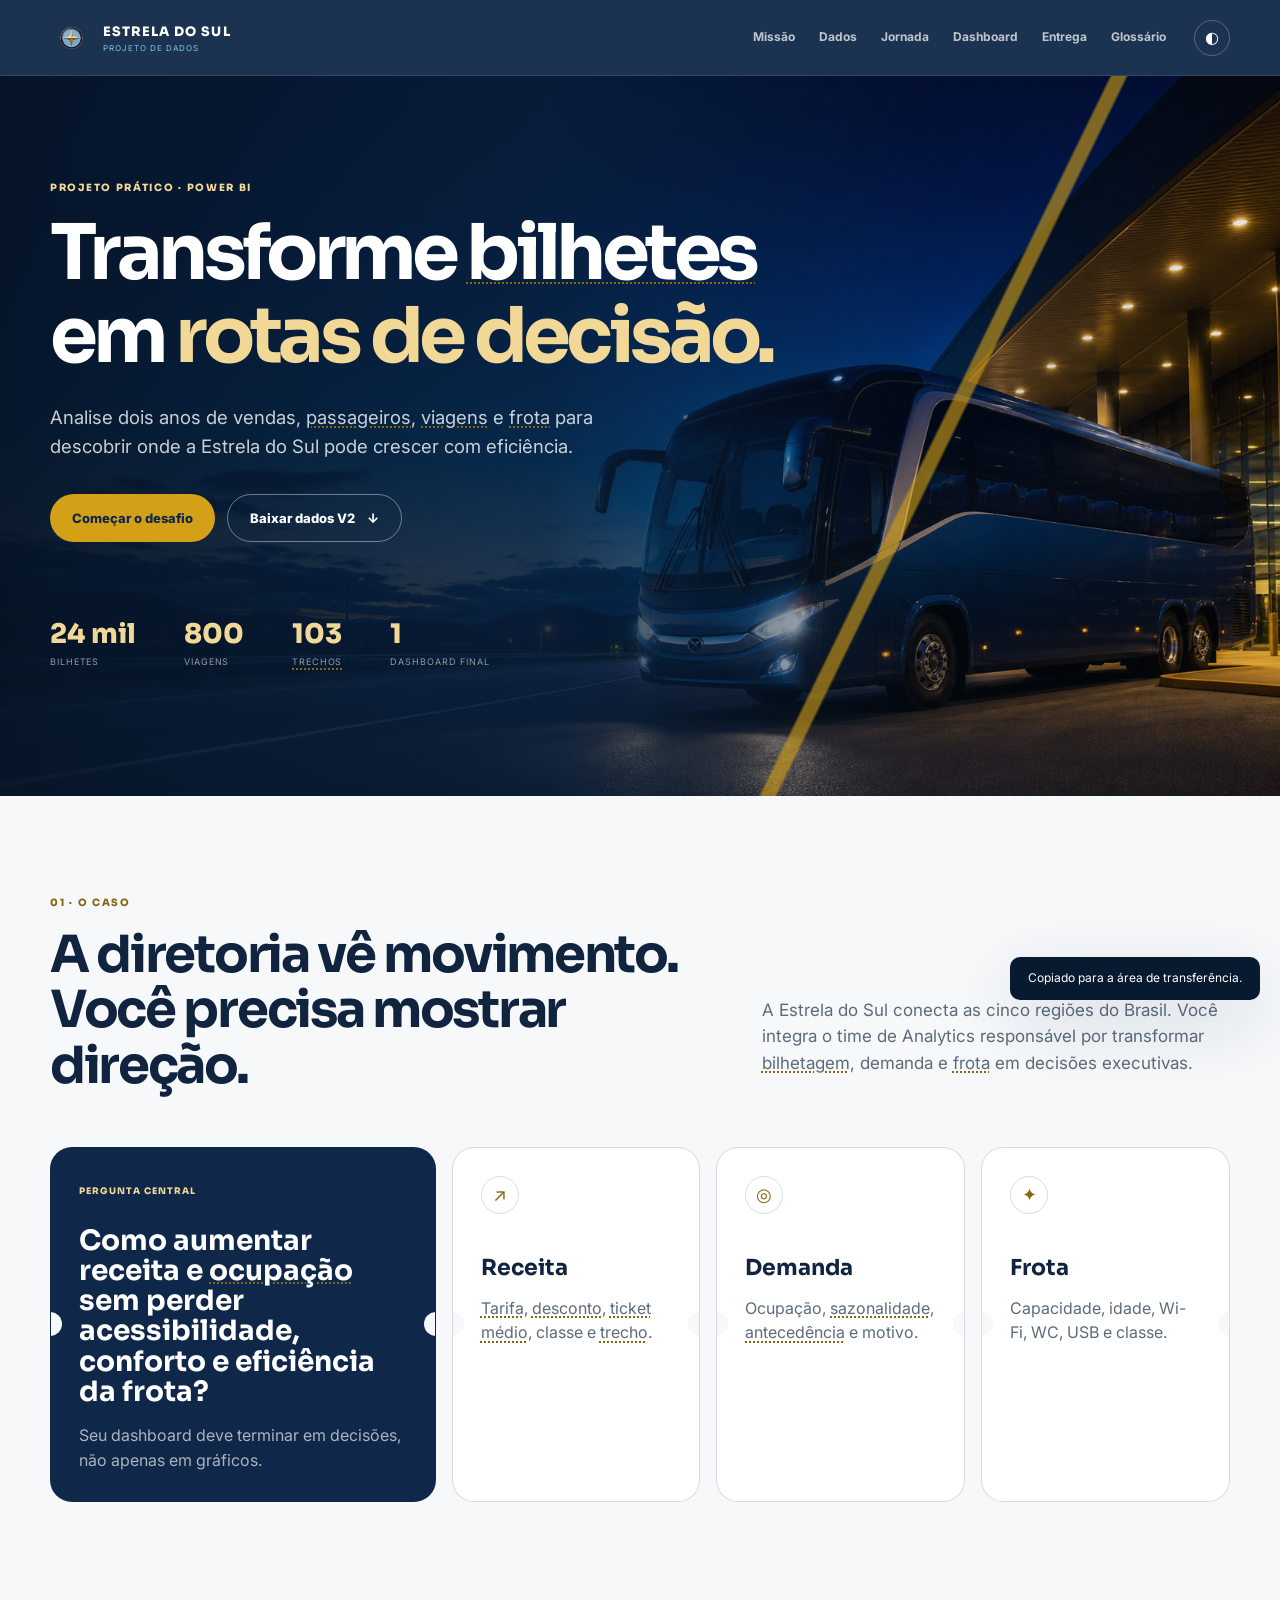
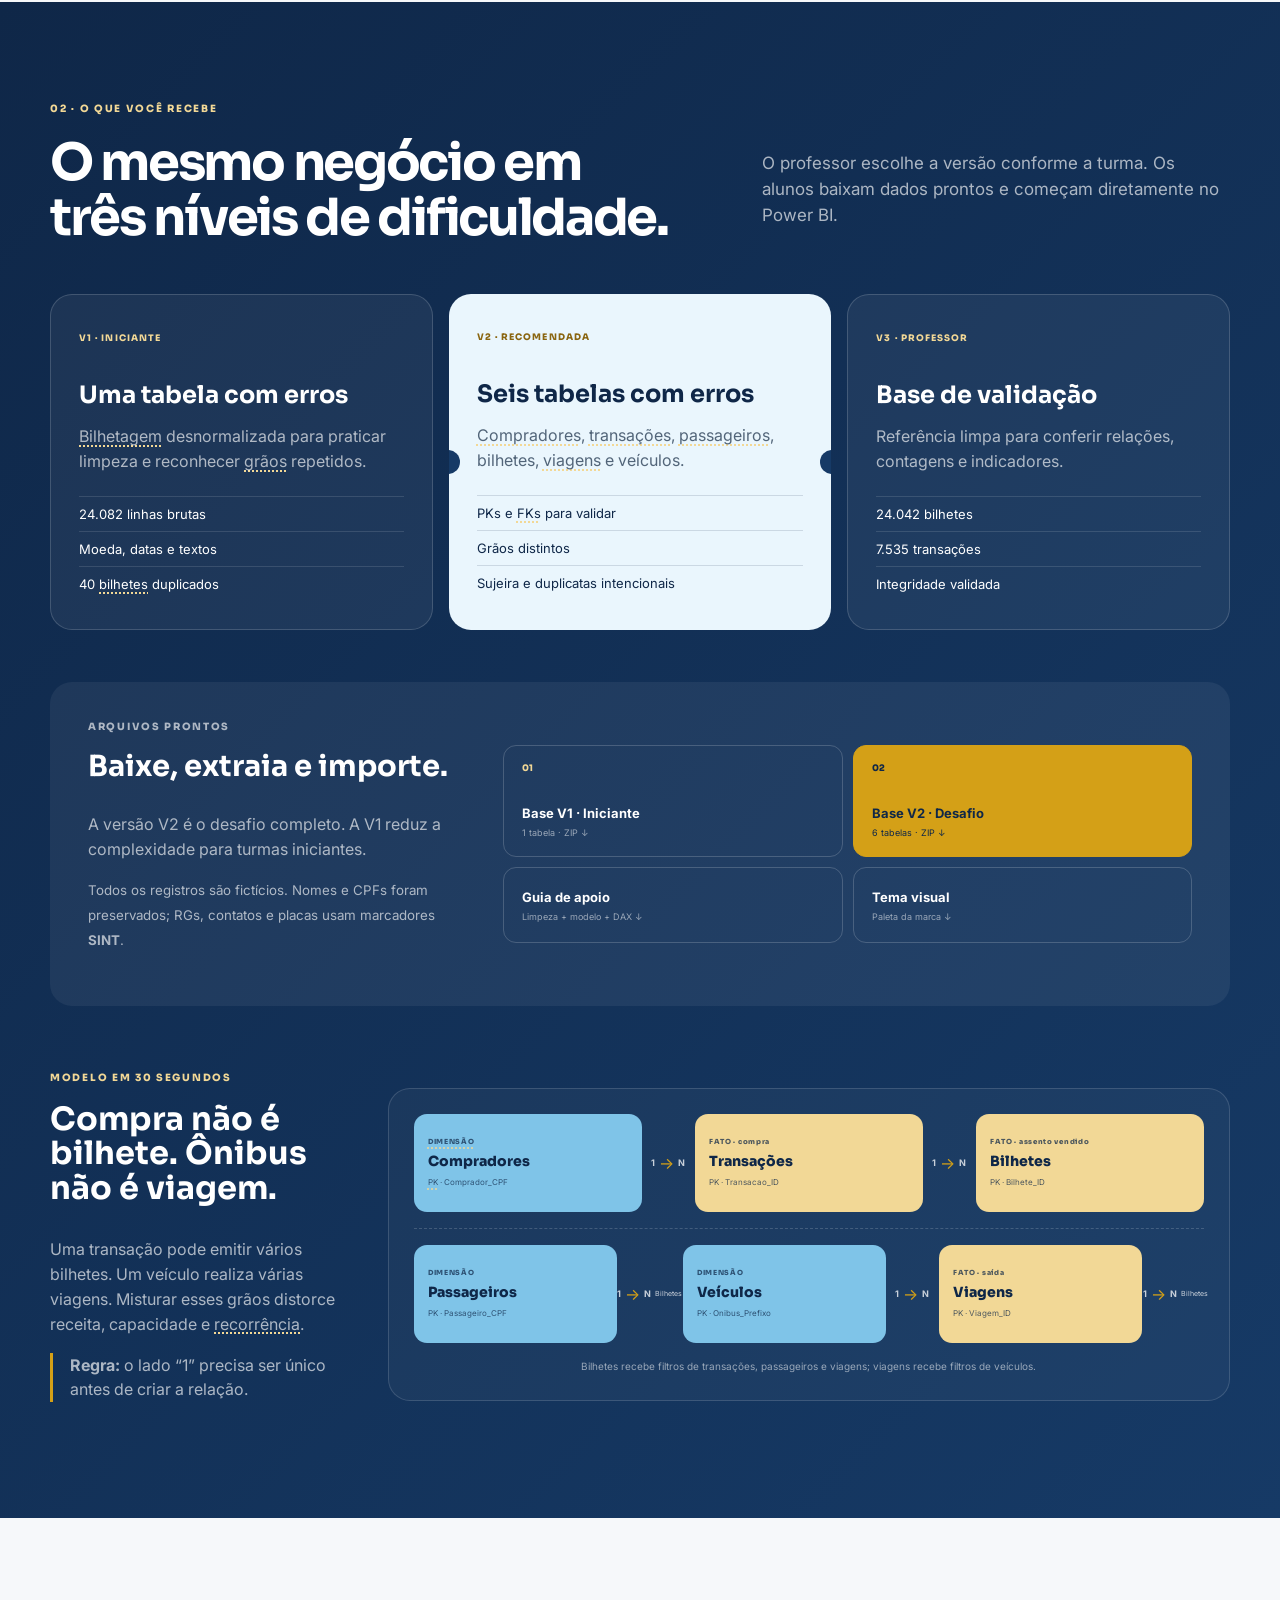
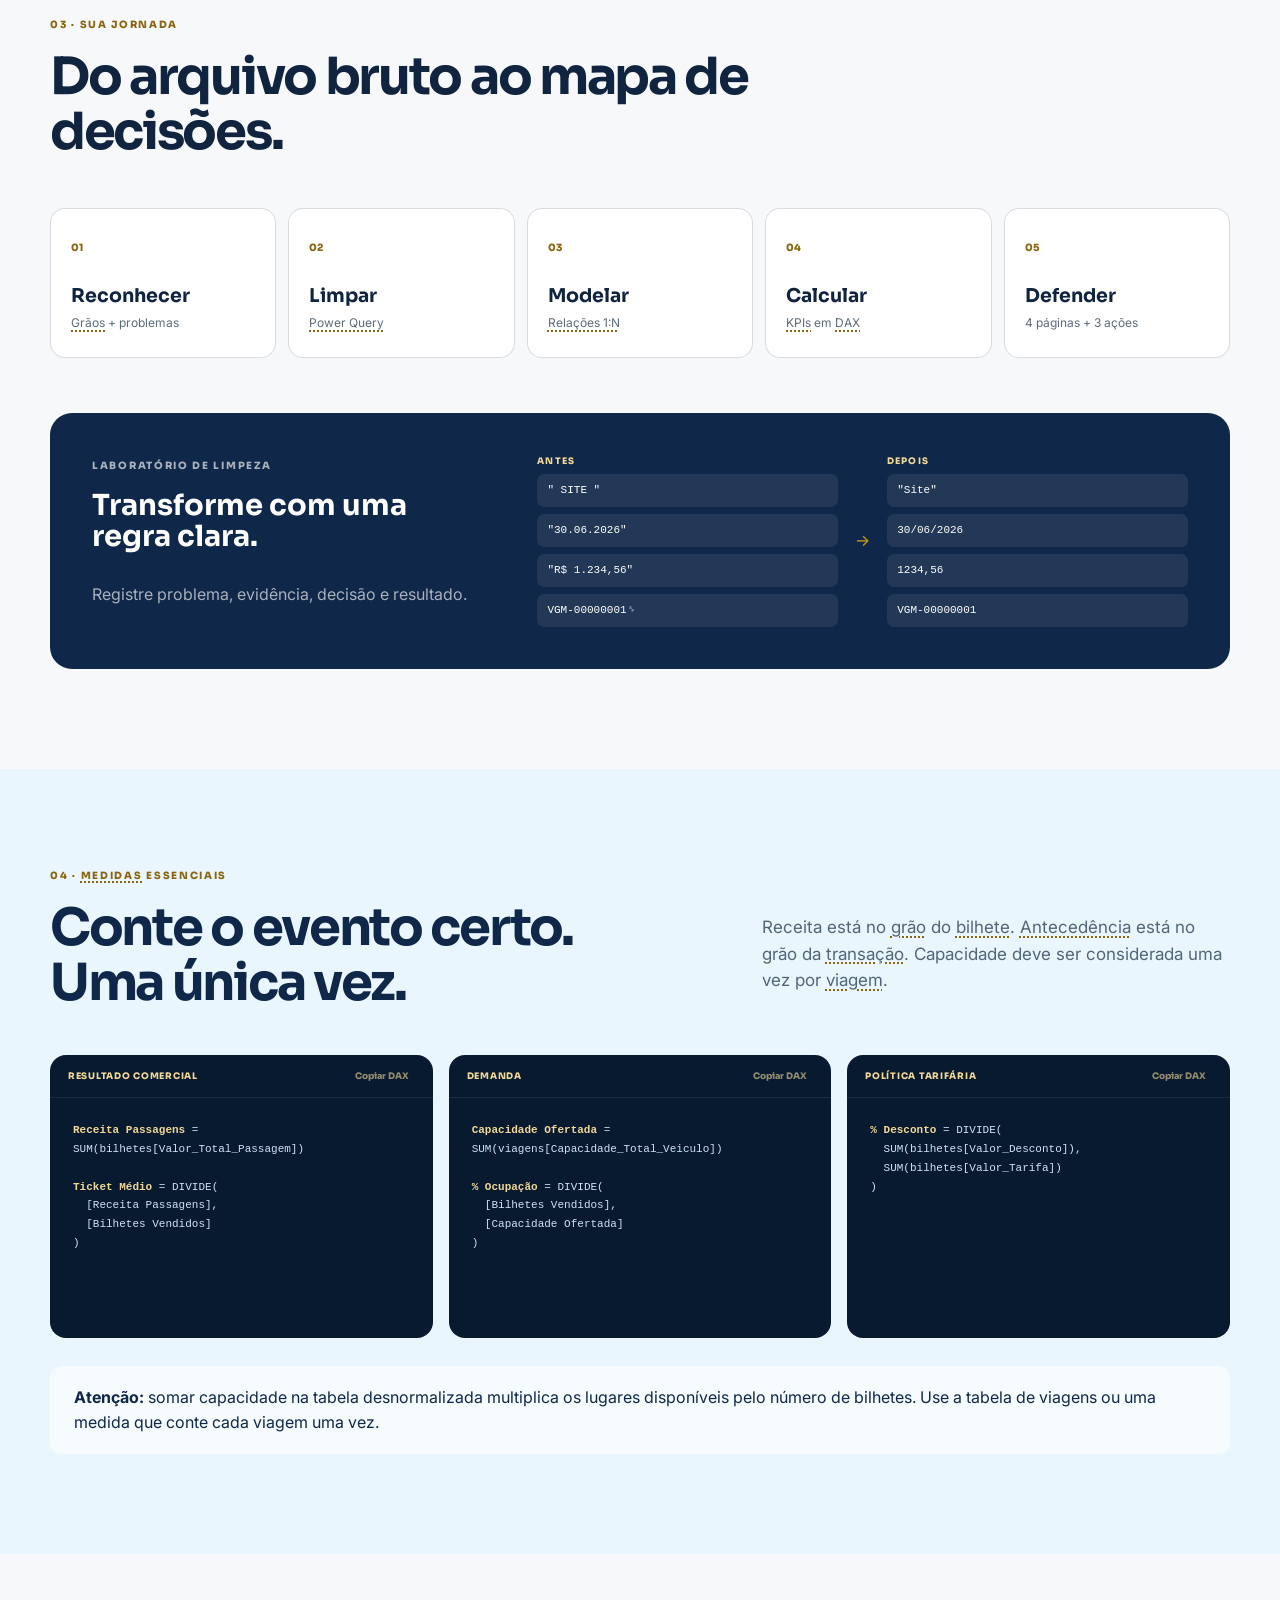
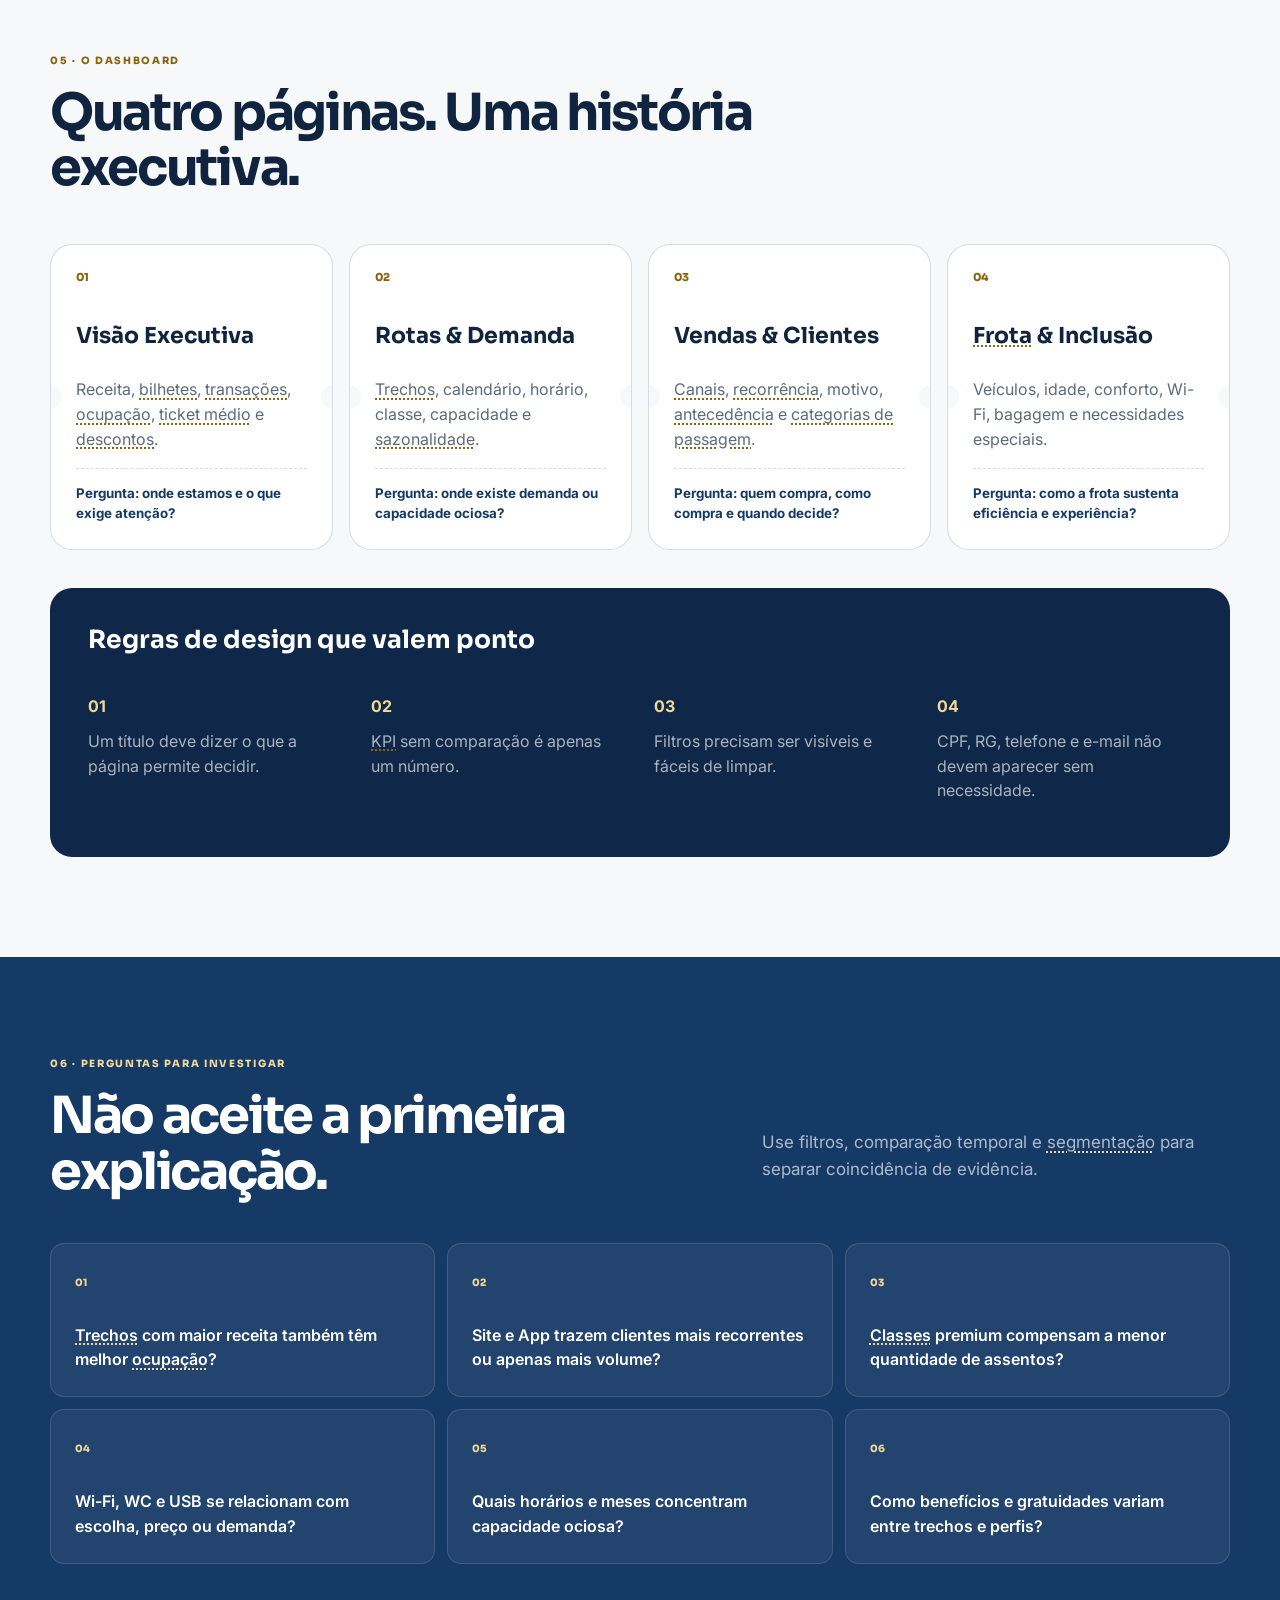
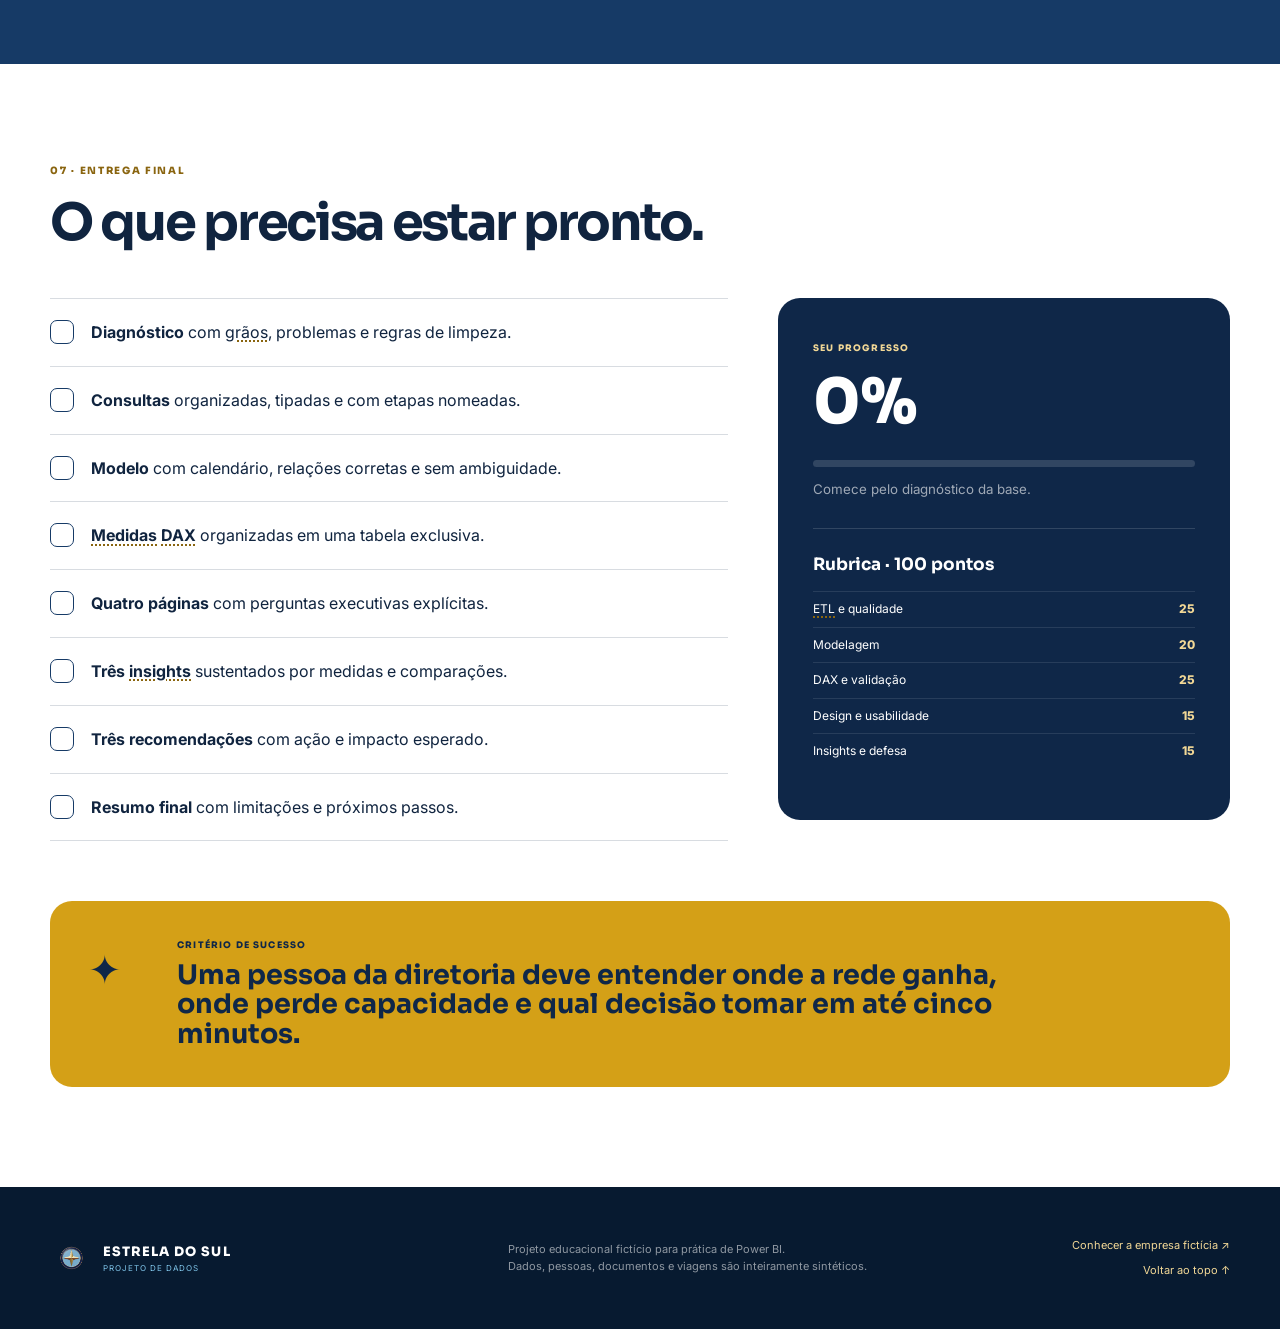
==== commit 4579d47f: "Prepara publicação pública das bases dos alunos" ====
--- a/index.html
+++ b/index.html
@@ -57,7 +57,7 @@
           <article class="version-card"><span class="version-tag">V3 · PROFESSOR</span><h3>Base de validação</h3><p>Referência limpa para conferir relações, contagens e indicadores.</p><ul><li>24.042 bilhetes</li><li>7.535 transações</li><li>Integridade validada</li></ul></article>
         </div>
         <div class="download-panel">
-          <div><p class="eyebrow">ARQUIVOS PRONTOS</p><h3>Baixe, extraia e importe.</h3><p>A versão V2 é o desafio completo. A V1 reduz a complexidade para turmas iniciantes.</p></div>
+          <div><p class="eyebrow">ARQUIVOS PRONTOS</p><h3>Baixe, extraia e importe.</h3><p>A versão V2 é o desafio completo. A V1 reduz a complexidade para turmas iniciantes.</p><p><small>Todos os registros são fictícios. Nomes e CPFs foram preservados; RGs, contatos e placas usam marcadores <strong>SINT</strong>.</small></p></div>
           <div class="download-links"><a class="download-main" href="downloads/base-v1-iniciante.zip" download><b>01</b><strong>Base V1 · Iniciante</strong><span>1 tabela · ZIP ↓</span></a><a class="download-main recommended-download" href="downloads/base-v2-desafio.zip" download><b>02</b><strong>Base V2 · Desafio</strong><span>6 tabelas · ZIP ↓</span></a><a href="downloads/DICAS_POWERBI.md" download><strong>Guia de apoio</strong><span>Limpeza + modelo + DAX ↓</span></a><a href="assets/tema-estreladosul.json" download><strong>Tema visual</strong><span>Paleta da marca ↓</span></a></div>
         </div>
         <div class="schema" aria-label="Mapa dos relacionamentos sugeridos">
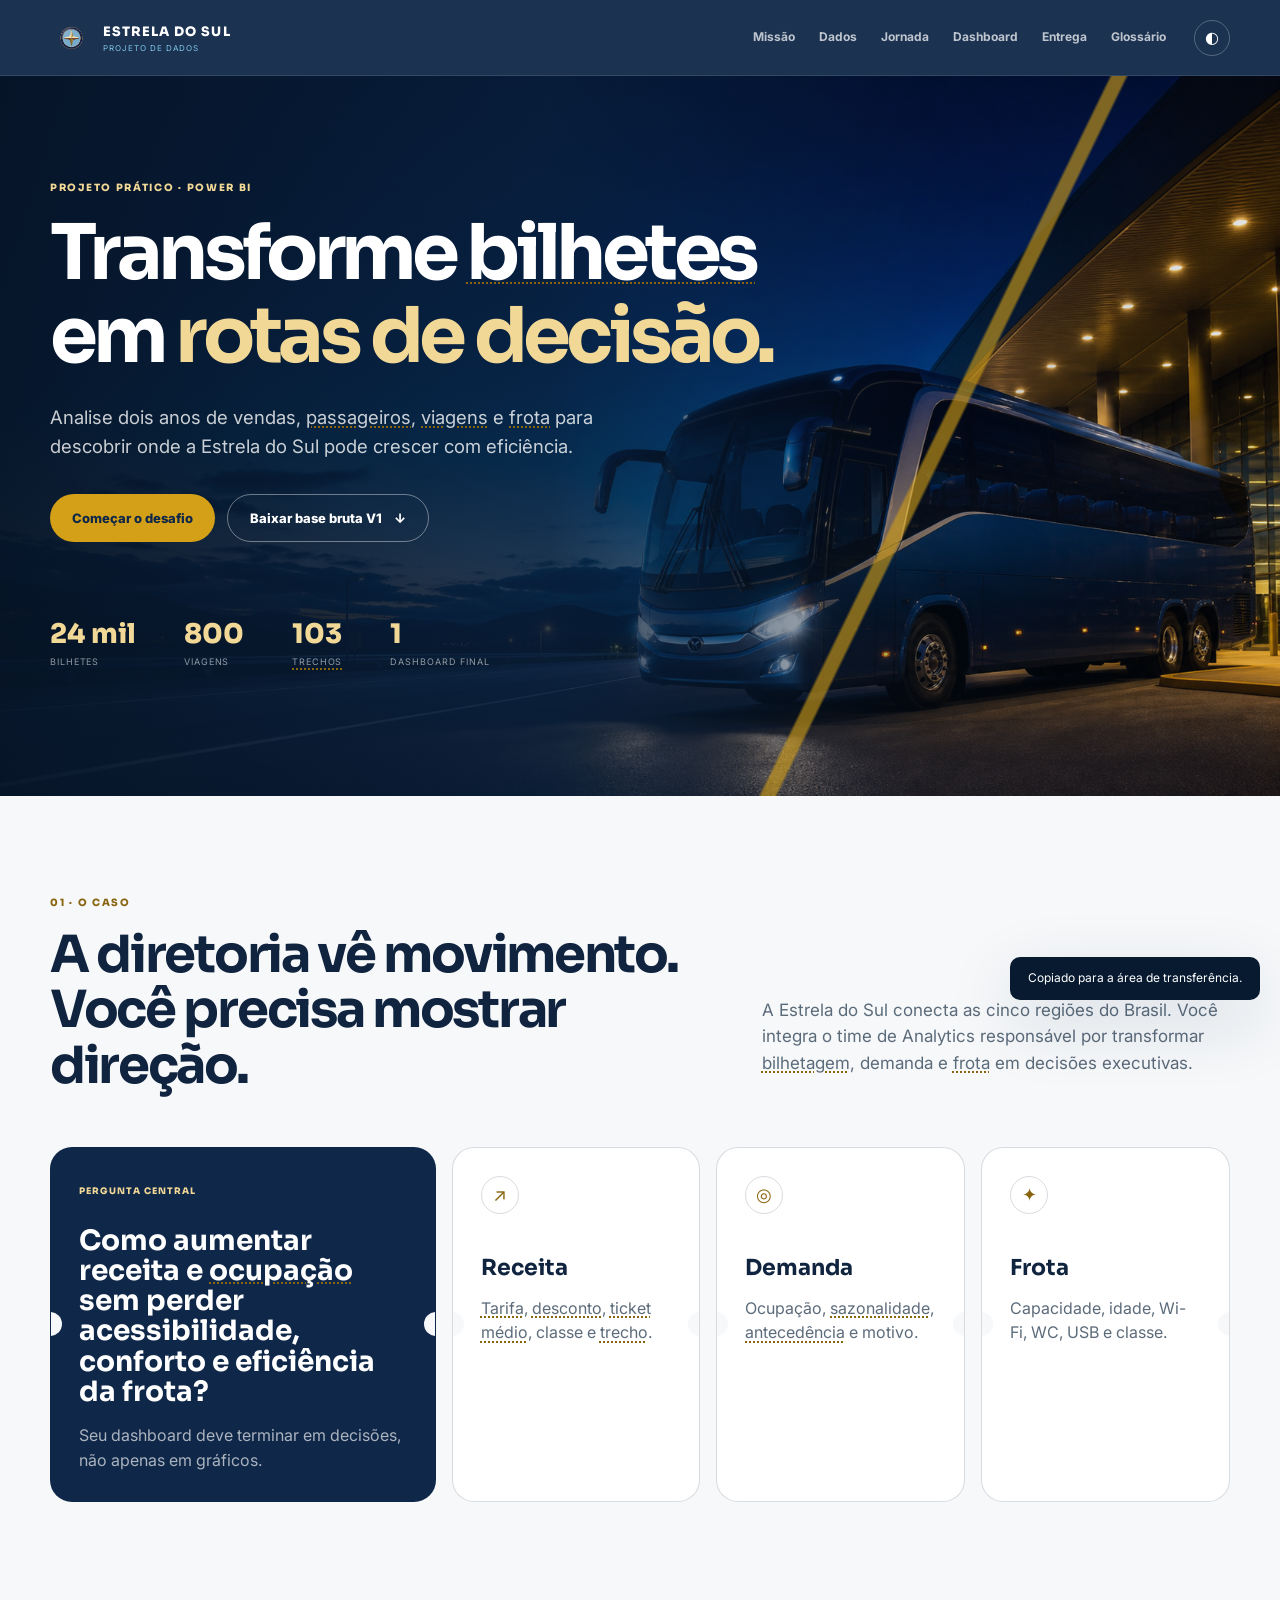
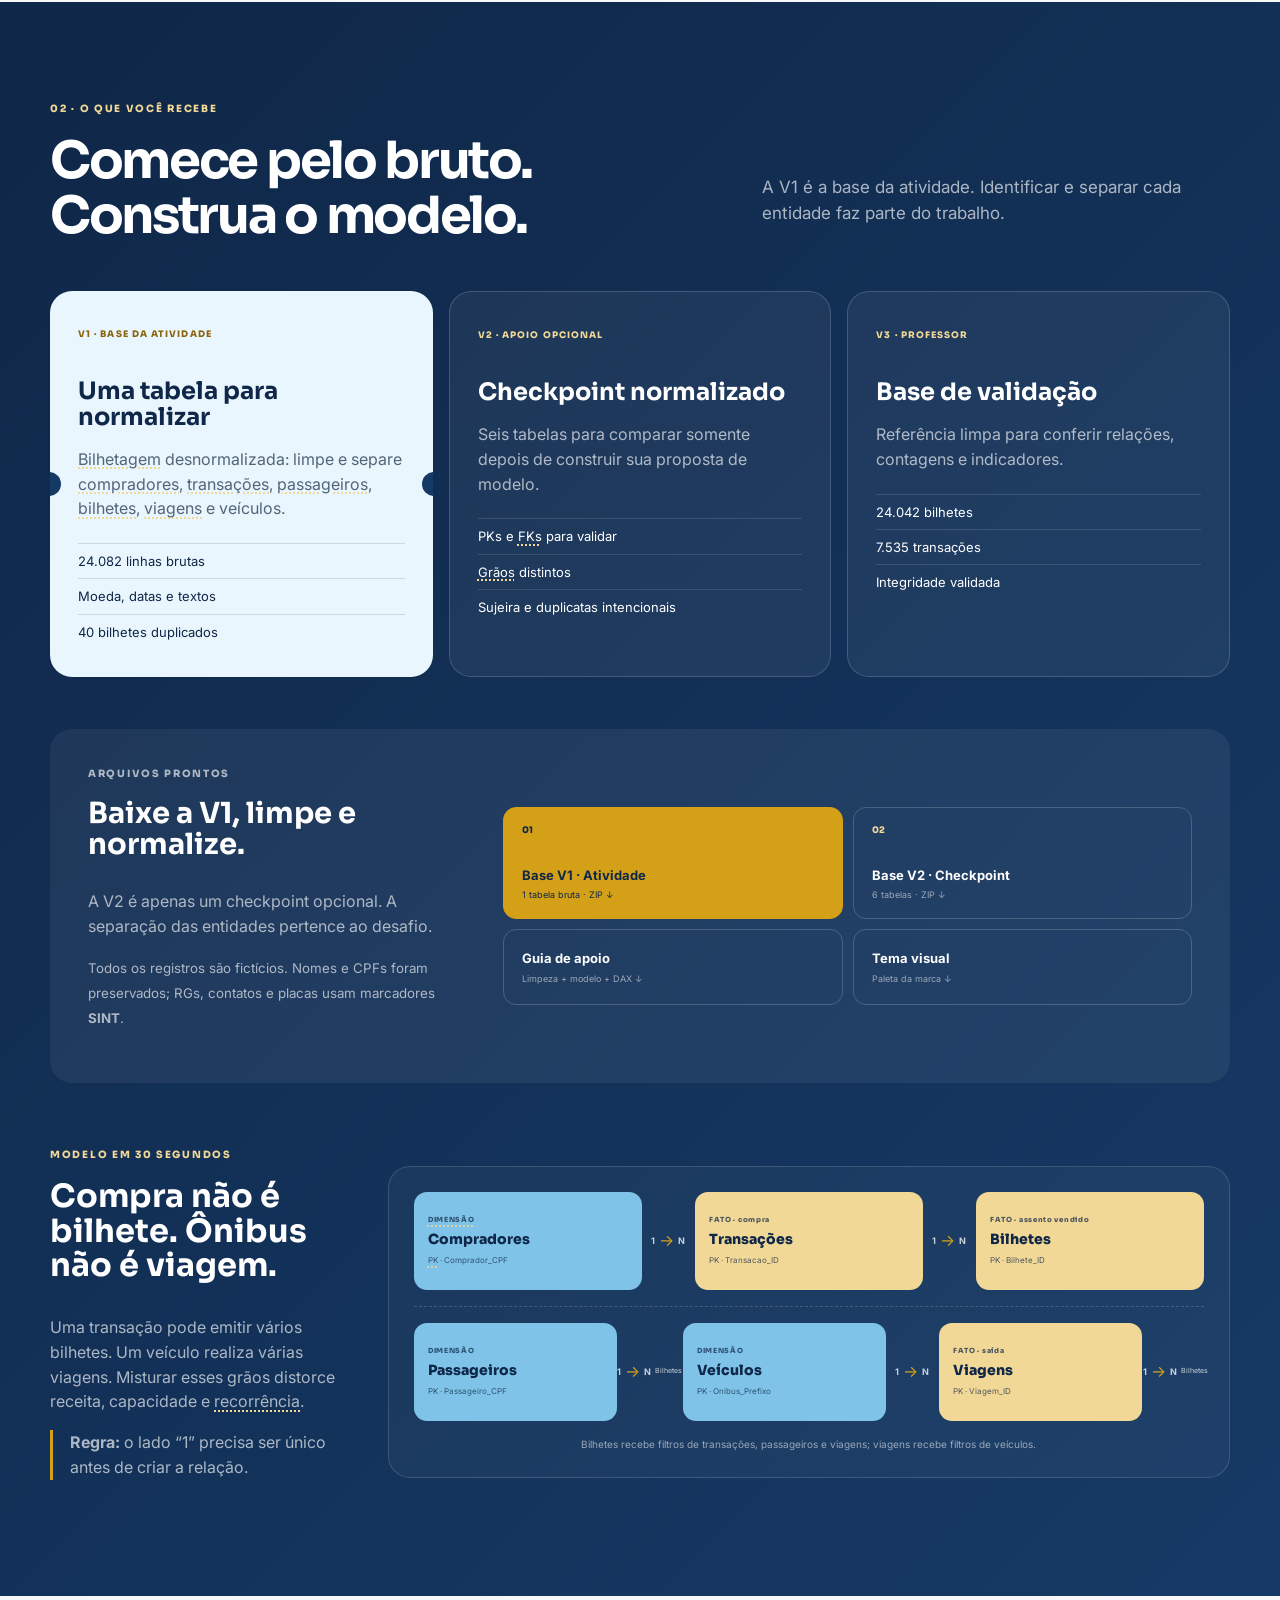
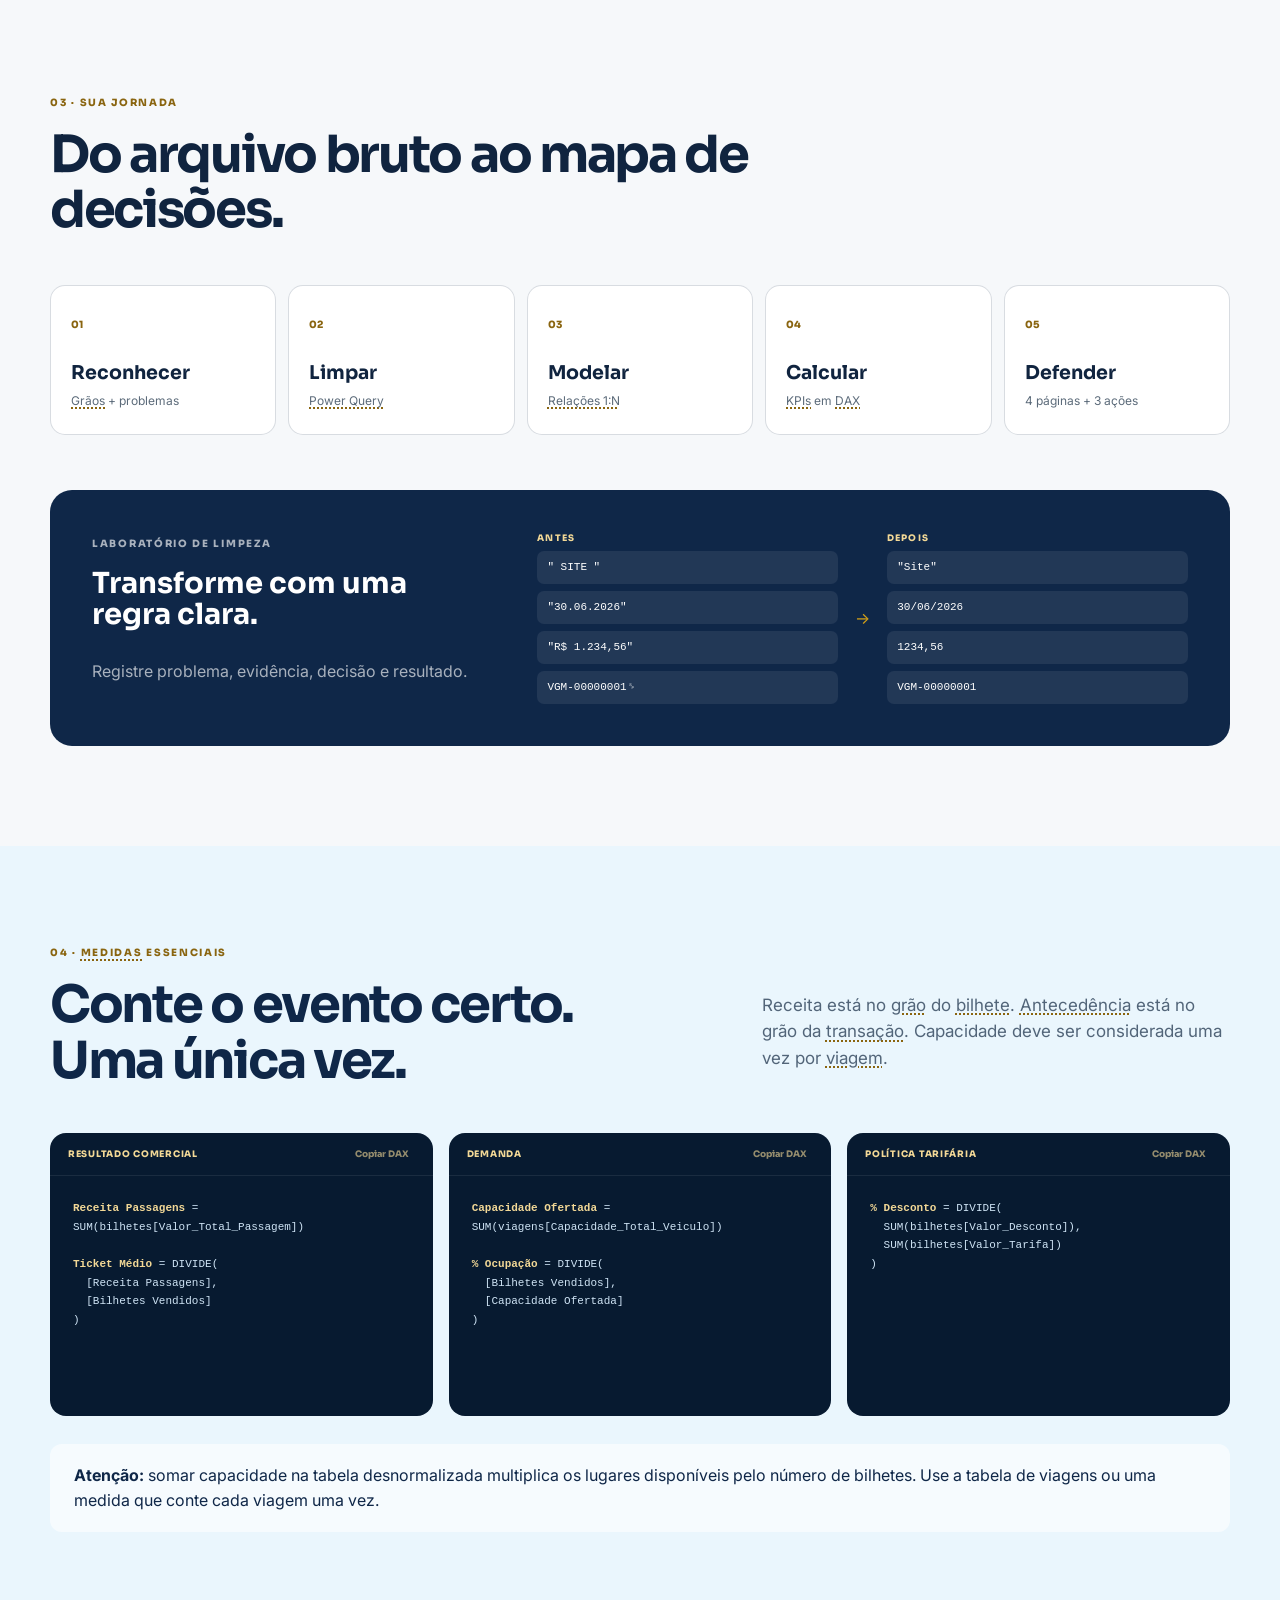
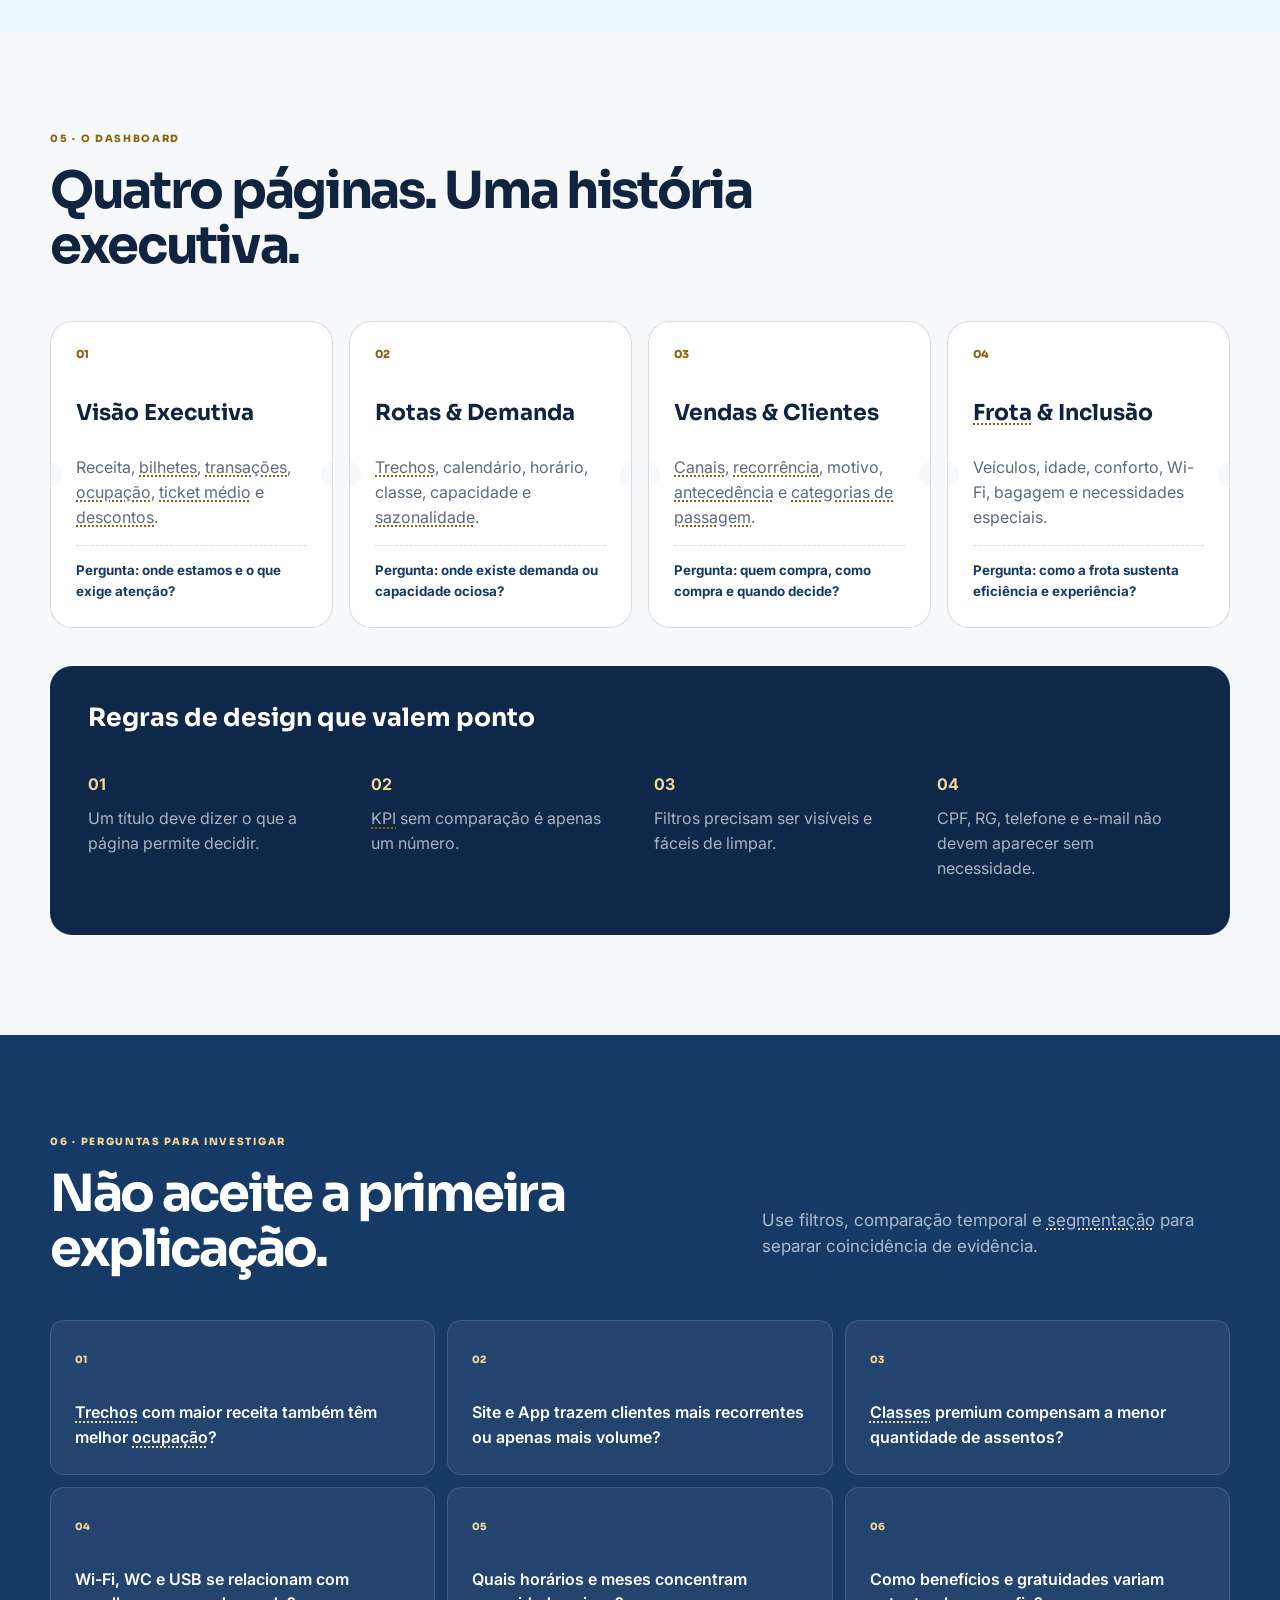
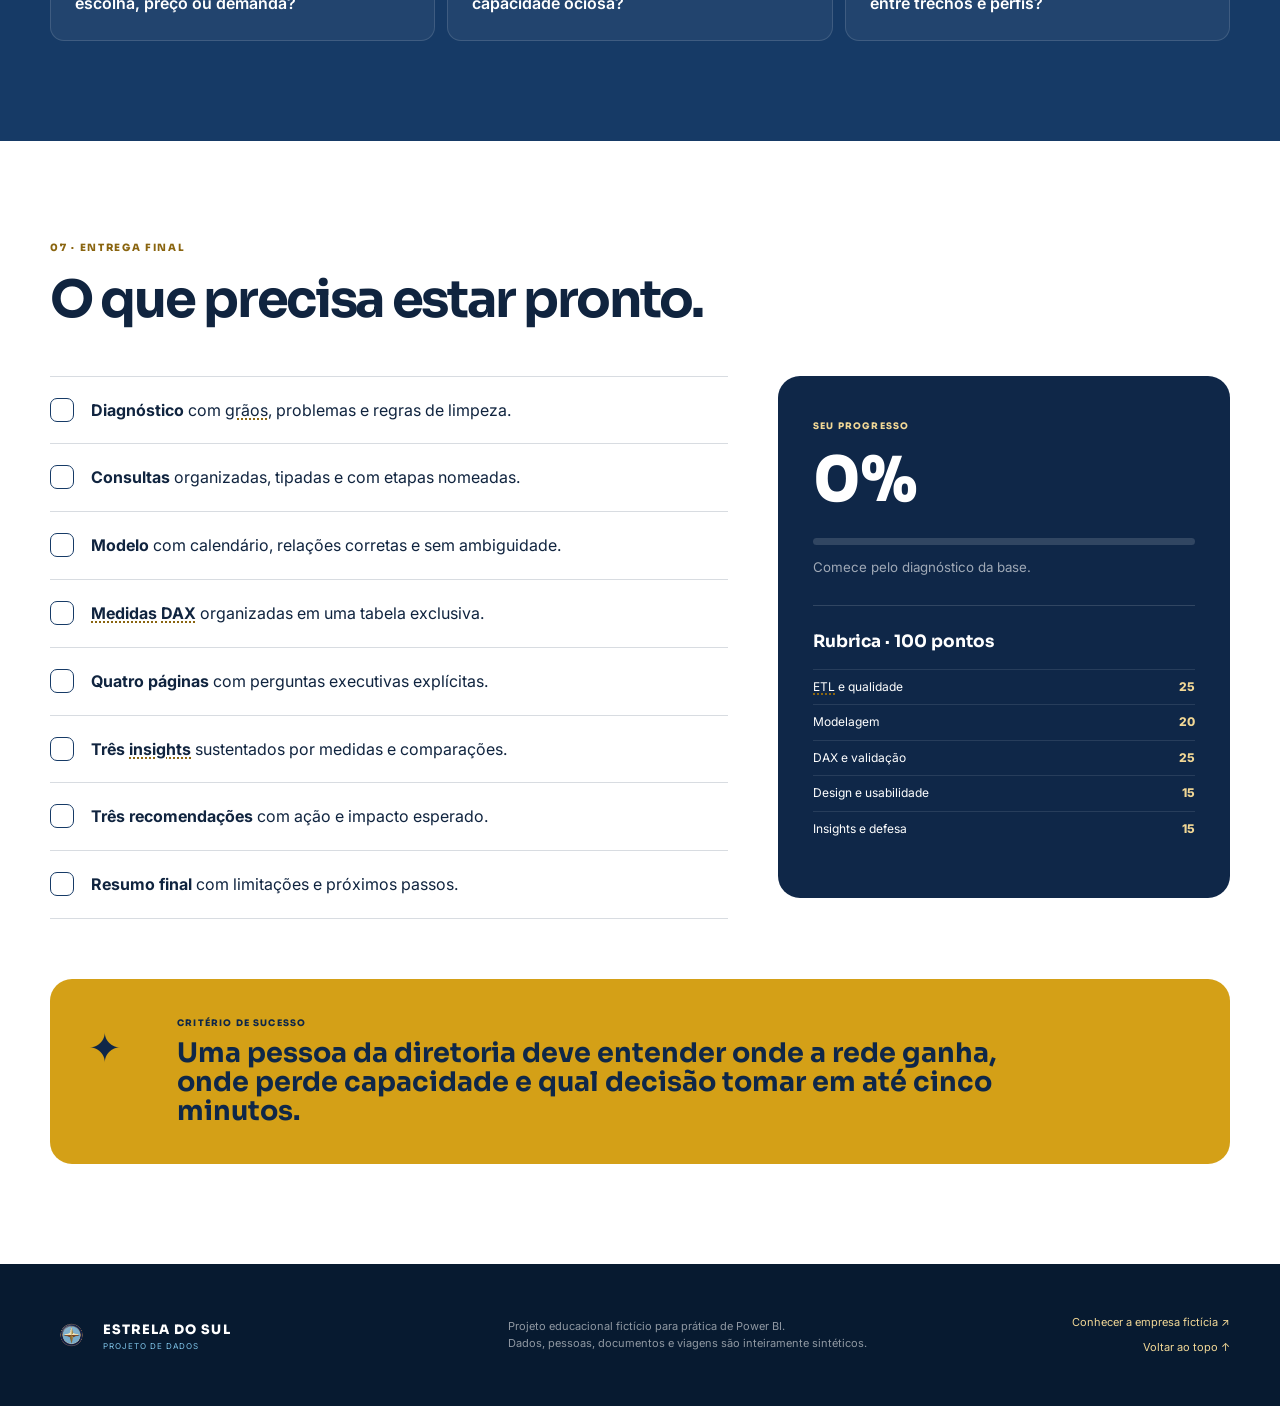
==== commit 8f2b263d: "Prioriza base desnormalizada na atividade" ====
--- a/index.html
+++ b/index.html
@@ -11,6 +11,7 @@
   <meta property="og:url" content="https://profmv.github.io/kit-estrela-do-sul/">
   <meta property="og:image" content="https://profmv.github.io/kit-estrela-do-sul/assets/estrela-do-sul-hero.png">
   <link rel="canonical" href="https://profmv.github.io/kit-estrela-do-sul/">
+  <link rel="icon" type="image/png" href="assets/logo-estreladosul.png">
   <title>Estrela do Sul — Desafio Power BI</title>
   <link rel="preconnect" href="https://fonts.googleapis.com">
   <link rel="preconnect" href="https://fonts.gstatic.com" crossorigin>
@@ -33,7 +34,7 @@
       <div class="wrap hero-content">
         <p class="eyebrow">PROJETO PRÁTICO · POWER BI</p><h1>Transforme bilhetes em <em>rotas de decisão.</em></h1>
         <p class="hero-copy">Analise dois anos de vendas, passageiros, viagens e frota para descobrir onde a Estrela do Sul pode crescer com eficiência.</p>
-        <div class="hero-actions"><a class="button primary" href="#missao">Começar o desafio</a><a class="button ghost" href="downloads/base-v2-desafio.zip" download>Baixar dados V2 <span>↓</span></a></div>
+        <div class="hero-actions"><a class="button primary" href="#missao">Começar o desafio</a><a class="button ghost" href="downloads/base-v1-iniciante.zip" download>Baixar base bruta V1 <span>↓</span></a></div>
         <dl class="hero-stats" aria-label="Resumo da base"><div><dt>24 mil</dt><dd>bilhetes</dd></div><div><dt>800</dt><dd>viagens</dd></div><div><dt>103</dt><dd>trechos</dd></div><div><dt>1</dt><dd>dashboard final</dd></div></dl>
       </div>
     </section>
@@ -50,15 +51,15 @@
 
     <section class="section data-section" id="dados">
       <div class="wrap">
-        <p class="eyebrow">02 · O QUE VOCÊ RECEBE</p><div class="section-title-row"><h2>O mesmo negócio em três níveis de dificuldade.</h2><p>O professor escolhe a versão conforme a turma. Os alunos baixam dados prontos e começam diretamente no Power BI.</p></div>
+        <p class="eyebrow">02 · O QUE VOCÊ RECEBE</p><div class="section-title-row"><h2>Comece pelo bruto. Construa o modelo.</h2><p>A V1 é a base da atividade. Identificar e separar cada entidade faz parte do trabalho.</p></div>
         <div class="version-grid">
-          <article class="version-card"><span class="version-tag">V1 · INICIANTE</span><h3>Uma tabela com erros</h3><p>Bilhetagem desnormalizada para praticar limpeza e reconhecer grãos repetidos.</p><ul><li>24.082 linhas brutas</li><li>Moeda, datas e textos</li><li>40 bilhetes duplicados</li></ul></article>
-          <article class="version-card recommended ticket-card"><span class="version-tag">V2 · RECOMENDADA</span><h3>Seis tabelas com erros</h3><p>Compradores, transações, passageiros, bilhetes, viagens e veículos.</p><ul><li>PKs e FKs para validar</li><li>Grãos distintos</li><li>Sujeira e duplicatas intencionais</li></ul></article>
+          <article class="version-card recommended ticket-card"><span class="version-tag">V1 · BASE DA ATIVIDADE</span><h3>Uma tabela para normalizar</h3><p>Bilhetagem desnormalizada: limpe e separe compradores, transações, passageiros, bilhetes, viagens e veículos.</p><ul><li>24.082 linhas brutas</li><li>Moeda, datas e textos</li><li>40 bilhetes duplicados</li></ul></article>
+          <article class="version-card"><span class="version-tag">V2 · APOIO OPCIONAL</span><h3>Checkpoint normalizado</h3><p>Seis tabelas para comparar somente depois de construir sua proposta de modelo.</p><ul><li>PKs e FKs para validar</li><li>Grãos distintos</li><li>Sujeira e duplicatas intencionais</li></ul></article>
           <article class="version-card"><span class="version-tag">V3 · PROFESSOR</span><h3>Base de validação</h3><p>Referência limpa para conferir relações, contagens e indicadores.</p><ul><li>24.042 bilhetes</li><li>7.535 transações</li><li>Integridade validada</li></ul></article>
         </div>
         <div class="download-panel">
-          <div><p class="eyebrow">ARQUIVOS PRONTOS</p><h3>Baixe, extraia e importe.</h3><p>A versão V2 é o desafio completo. A V1 reduz a complexidade para turmas iniciantes.</p><p><small>Todos os registros são fictícios. Nomes e CPFs foram preservados; RGs, contatos e placas usam marcadores <strong>SINT</strong>.</small></p></div>
-          <div class="download-links"><a class="download-main" href="downloads/base-v1-iniciante.zip" download><b>01</b><strong>Base V1 · Iniciante</strong><span>1 tabela · ZIP ↓</span></a><a class="download-main recommended-download" href="downloads/base-v2-desafio.zip" download><b>02</b><strong>Base V2 · Desafio</strong><span>6 tabelas · ZIP ↓</span></a><a href="downloads/DICAS_POWERBI.md" download><strong>Guia de apoio</strong><span>Limpeza + modelo + DAX ↓</span></a><a href="assets/tema-estreladosul.json" download><strong>Tema visual</strong><span>Paleta da marca ↓</span></a></div>
+          <div><p class="eyebrow">ARQUIVOS PRONTOS</p><h3>Baixe a V1, limpe e normalize.</h3><p>A V2 é apenas um checkpoint opcional. A separação das entidades pertence ao desafio.</p><p><small>Todos os registros são fictícios. Nomes e CPFs foram preservados; RGs, contatos e placas usam marcadores <strong>SINT</strong>.</small></p></div>
+          <div class="download-links"><a class="download-main recommended-download" href="downloads/base-v1-iniciante.zip" download><b>01</b><strong>Base V1 · Atividade</strong><span>1 tabela bruta · ZIP ↓</span></a><a class="download-main" href="downloads/base-v2-desafio.zip" download><b>02</b><strong>Base V2 · Checkpoint</strong><span>6 tabelas · ZIP ↓</span></a><a href="downloads/DICAS_POWERBI.md" download><strong>Guia de apoio</strong><span>Limpeza + modelo + DAX ↓</span></a><a href="assets/tema-estreladosul.json" download><strong>Tema visual</strong><span>Paleta da marca ↓</span></a></div>
         </div>
         <div class="schema" aria-label="Mapa dos relacionamentos sugeridos">
           <div class="schema-copy"><p class="eyebrow">MODELO EM 30 SEGUNDOS</p><h3>Compra não é bilhete. Ônibus não é viagem.</h3><p>Uma transação pode emitir vários bilhetes. Um veículo realiza várias viagens. Misturar esses grãos distorce receita, capacidade e recorrência.</p><p class="schema-tip"><strong>Regra:</strong> o lado “1” precisa ser único antes de criar a relação.</p></div>
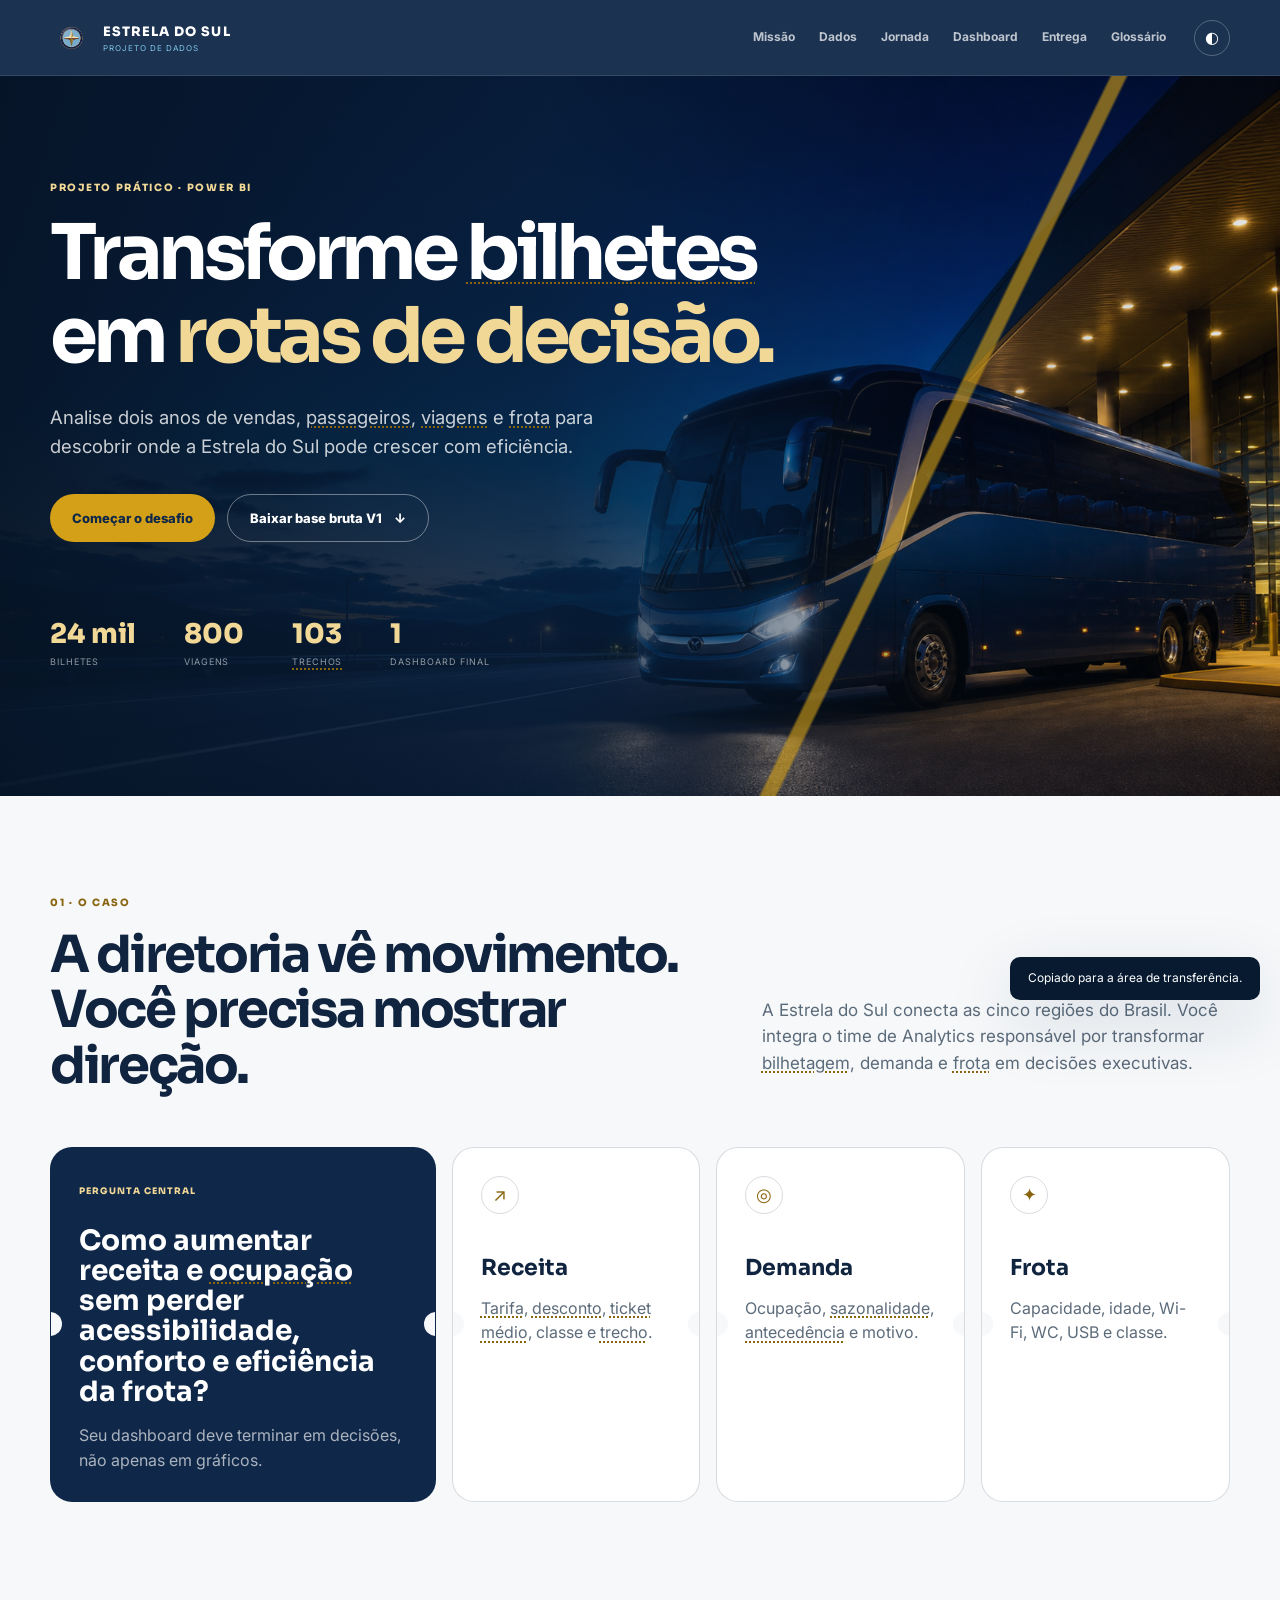
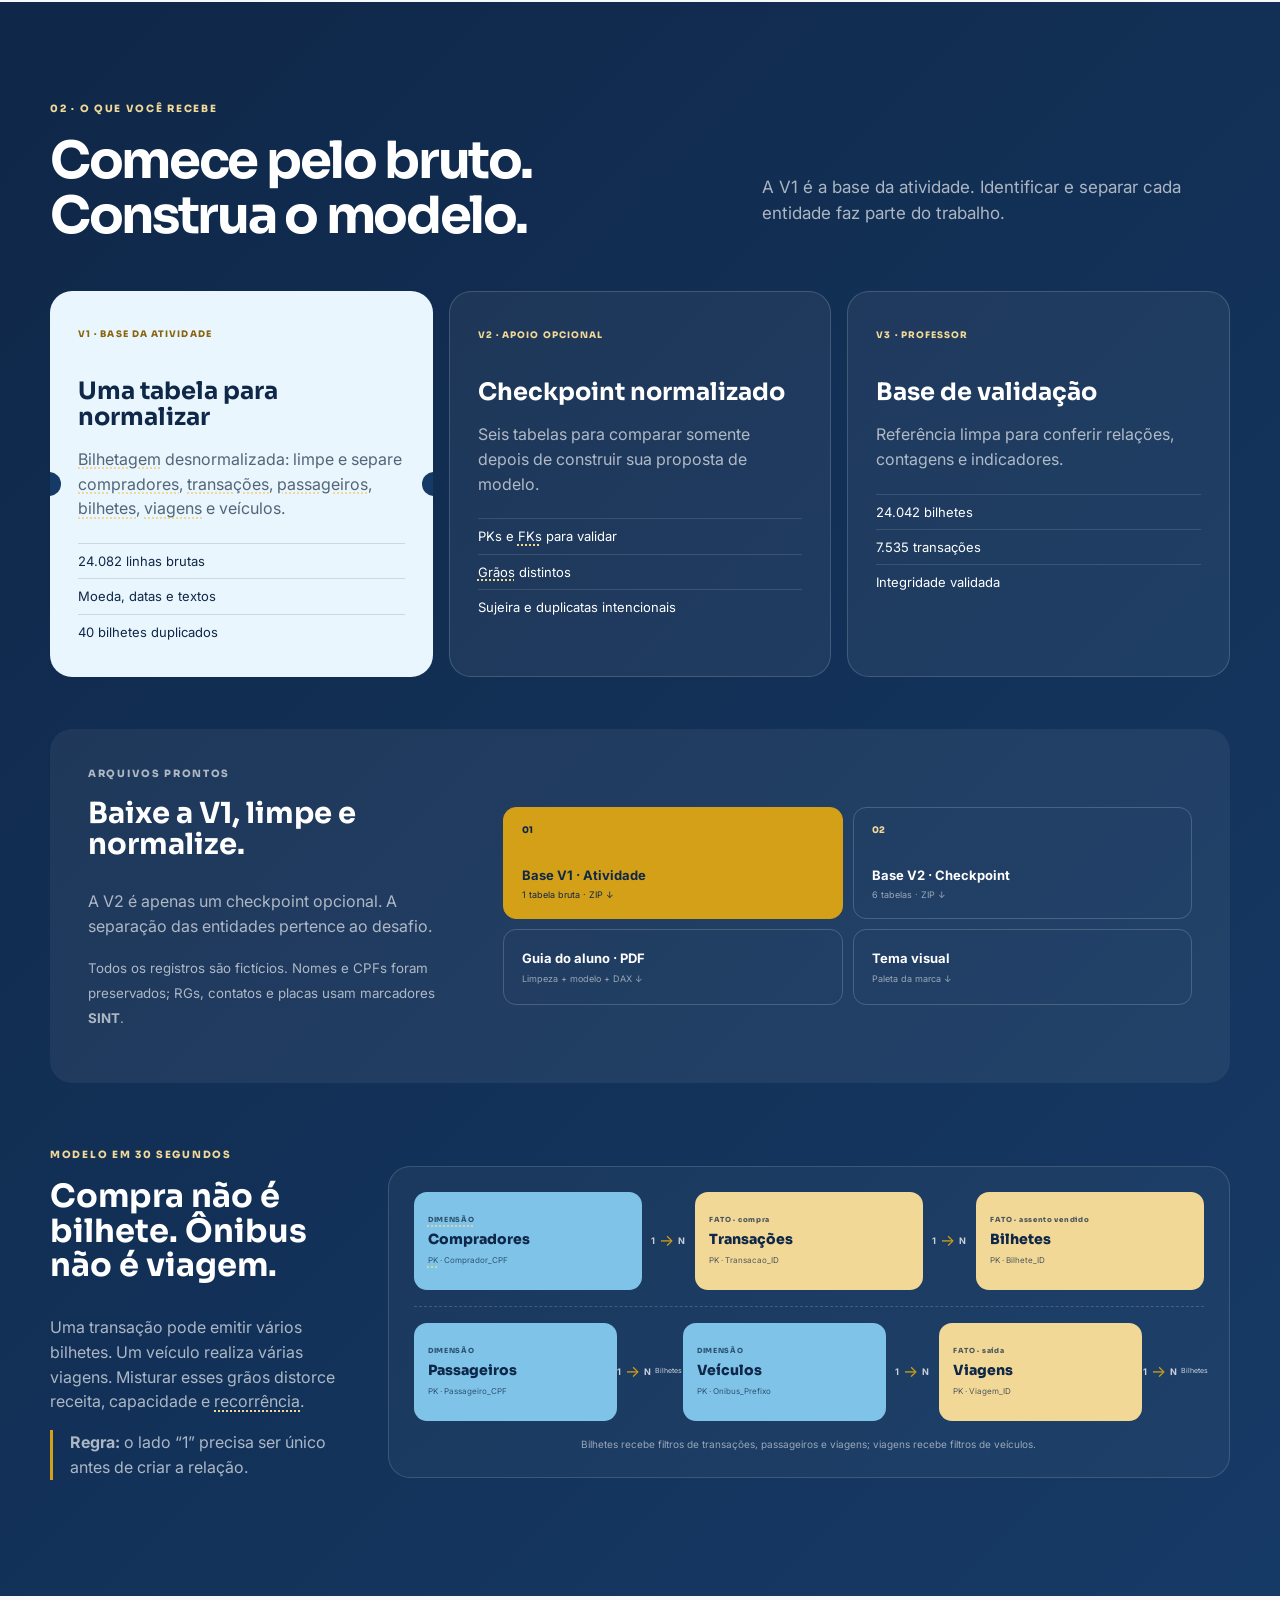
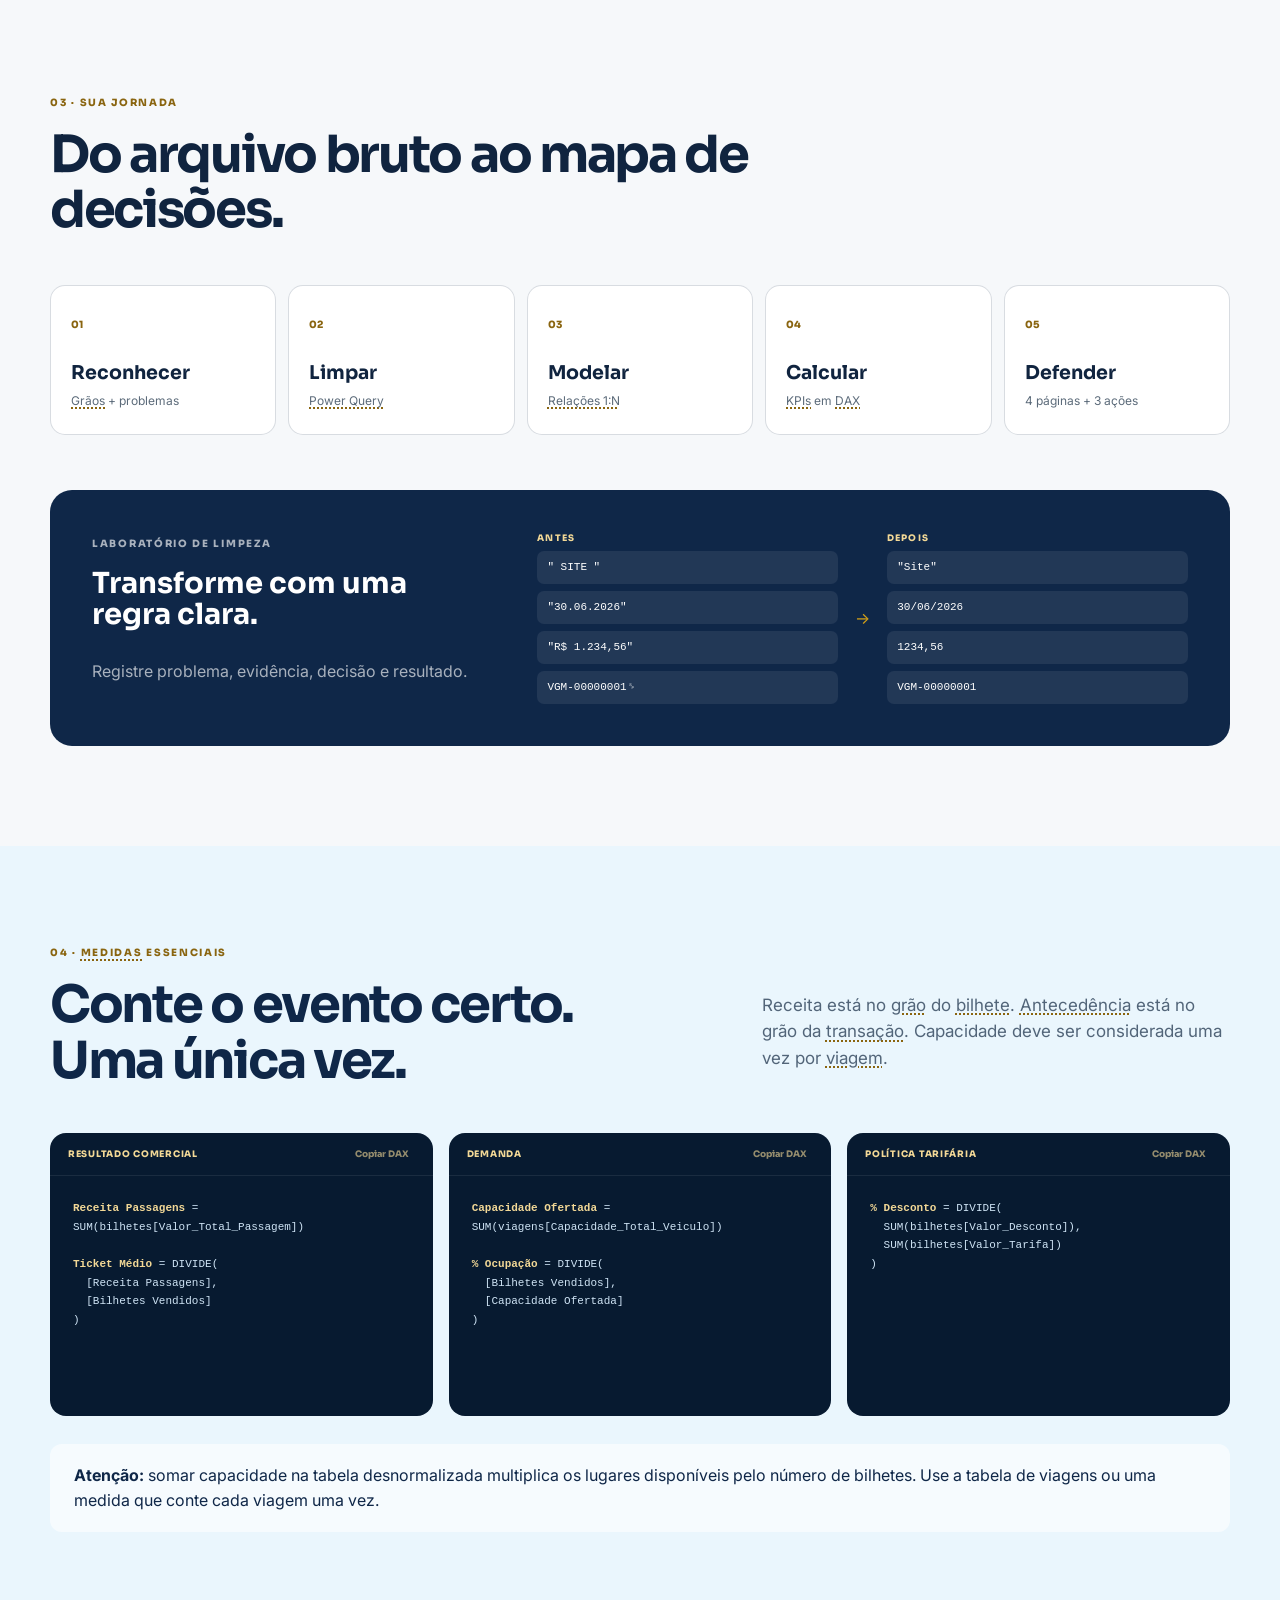
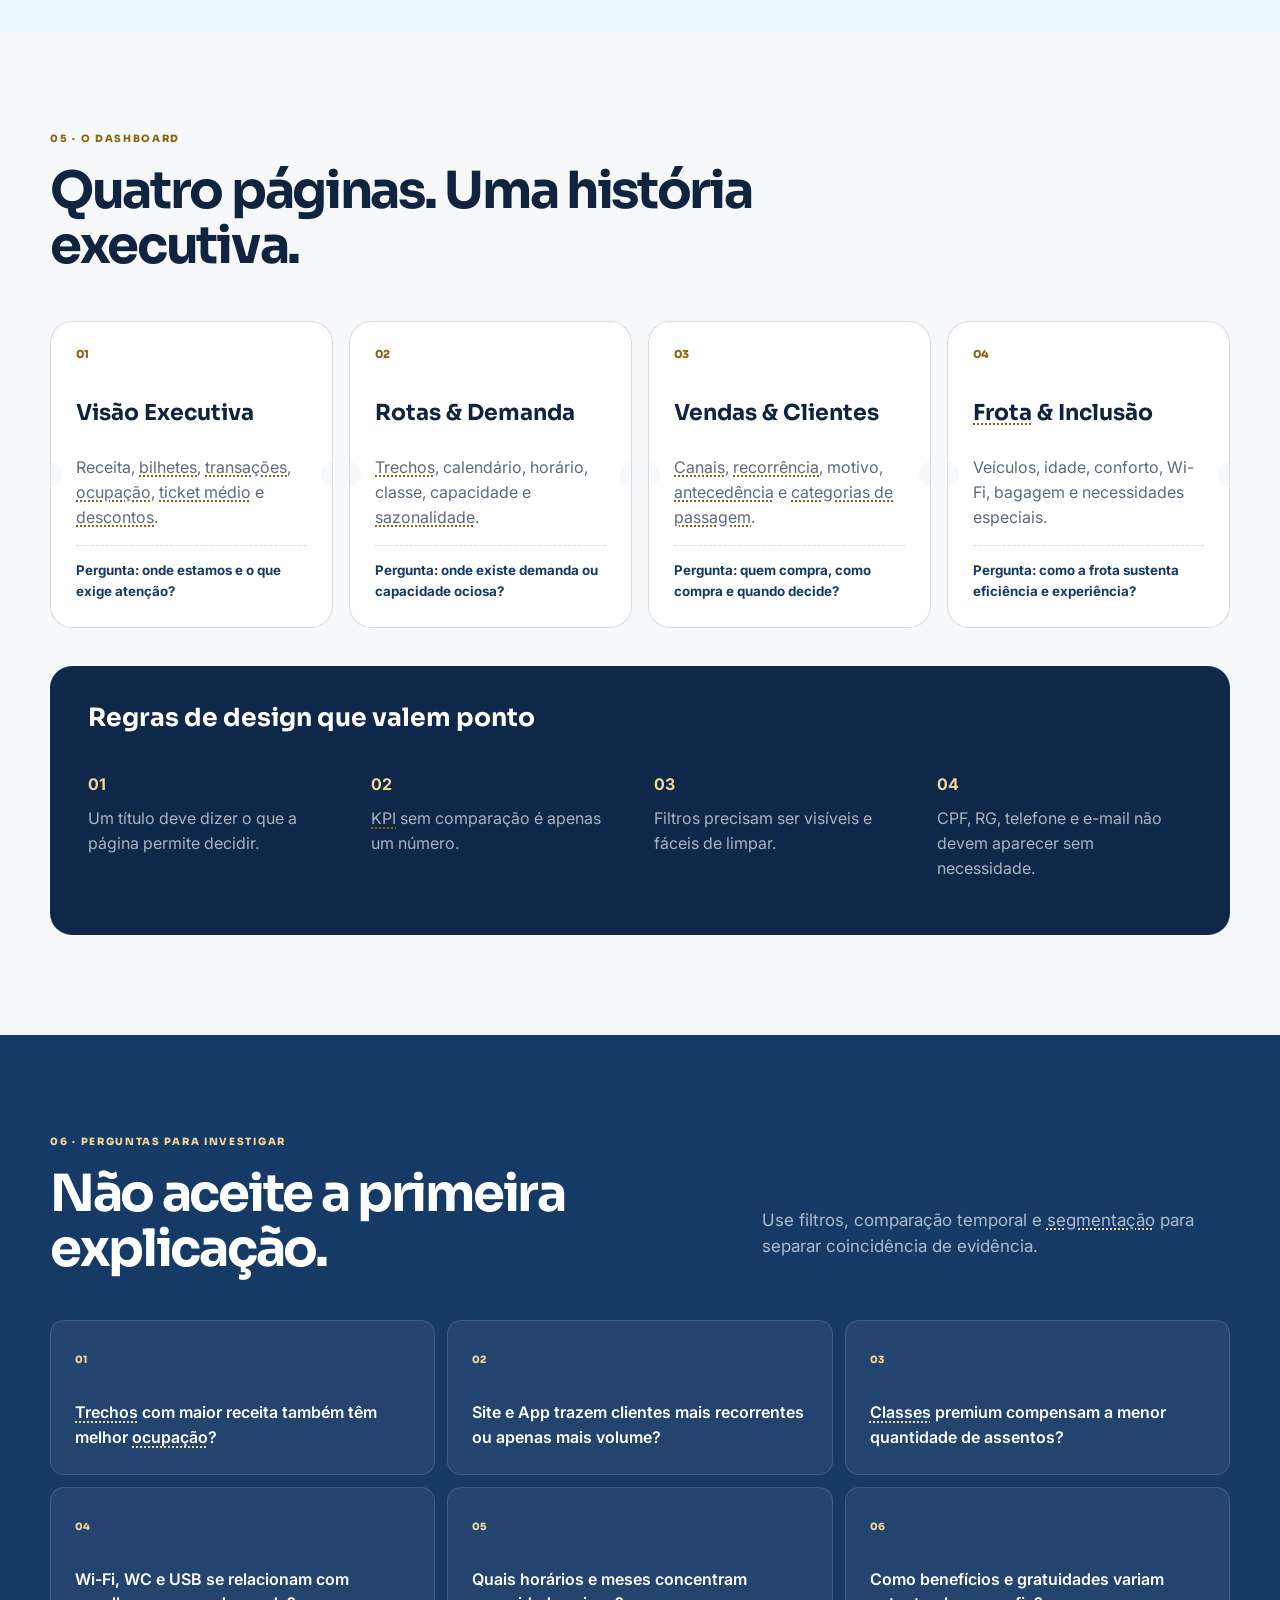
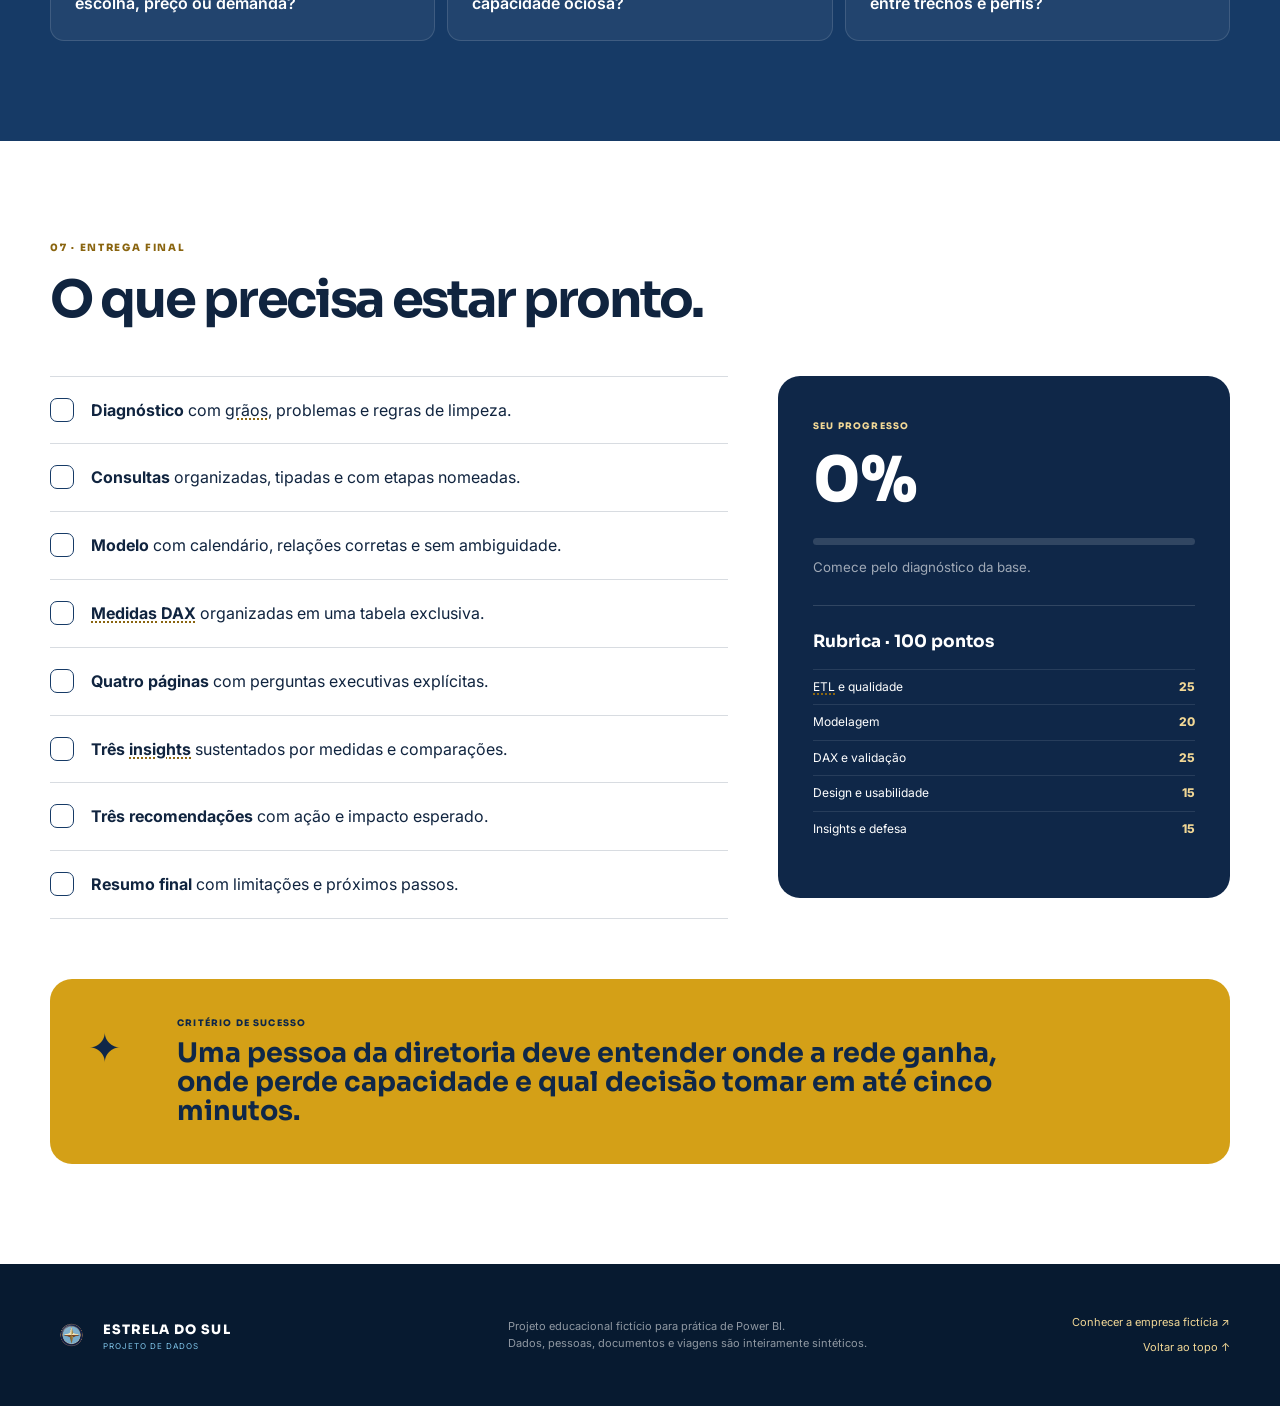
==== commit d1ee05c9: "Disponibiliza guia do aluno em PDF" ====
--- a/index.html
+++ b/index.html
@@ -59,7 +59,7 @@
         </div>
         <div class="download-panel">
           <div><p class="eyebrow">ARQUIVOS PRONTOS</p><h3>Baixe a V1, limpe e normalize.</h3><p>A V2 é apenas um checkpoint opcional. A separação das entidades pertence ao desafio.</p><p><small>Todos os registros são fictícios. Nomes e CPFs foram preservados; RGs, contatos e placas usam marcadores <strong>SINT</strong>.</small></p></div>
-          <div class="download-links"><a class="download-main recommended-download" href="downloads/base-v1-iniciante.zip" download><b>01</b><strong>Base V1 · Atividade</strong><span>1 tabela bruta · ZIP ↓</span></a><a class="download-main" href="downloads/base-v2-desafio.zip" download><b>02</b><strong>Base V2 · Checkpoint</strong><span>6 tabelas · ZIP ↓</span></a><a href="downloads/DICAS_POWERBI.md" download><strong>Guia de apoio</strong><span>Limpeza + modelo + DAX ↓</span></a><a href="assets/tema-estreladosul.json" download><strong>Tema visual</strong><span>Paleta da marca ↓</span></a></div>
+          <div class="download-links"><a class="download-main recommended-download" href="downloads/base-v1-iniciante.zip" download><b>01</b><strong>Base V1 · Atividade</strong><span>1 tabela bruta · ZIP ↓</span></a><a class="download-main" href="downloads/base-v2-desafio.zip" download><b>02</b><strong>Base V2 · Checkpoint</strong><span>6 tabelas · ZIP ↓</span></a><a href="downloads/GUIA_DO_ALUNO_POWERBI.pdf" download><strong>Guia do aluno · PDF</strong><span>Limpeza + modelo + DAX ↓</span></a><a href="assets/tema-estreladosul.json" download><strong>Tema visual</strong><span>Paleta da marca ↓</span></a></div>
         </div>
         <div class="schema" aria-label="Mapa dos relacionamentos sugeridos">
           <div class="schema-copy"><p class="eyebrow">MODELO EM 30 SEGUNDOS</p><h3>Compra não é bilhete. Ônibus não é viagem.</h3><p>Uma transação pode emitir vários bilhetes. Um veículo realiza várias viagens. Misturar esses grãos distorce receita, capacidade e recorrência.</p><p class="schema-tip"><strong>Regra:</strong> o lado “1” precisa ser único antes de criar a relação.</p></div>
